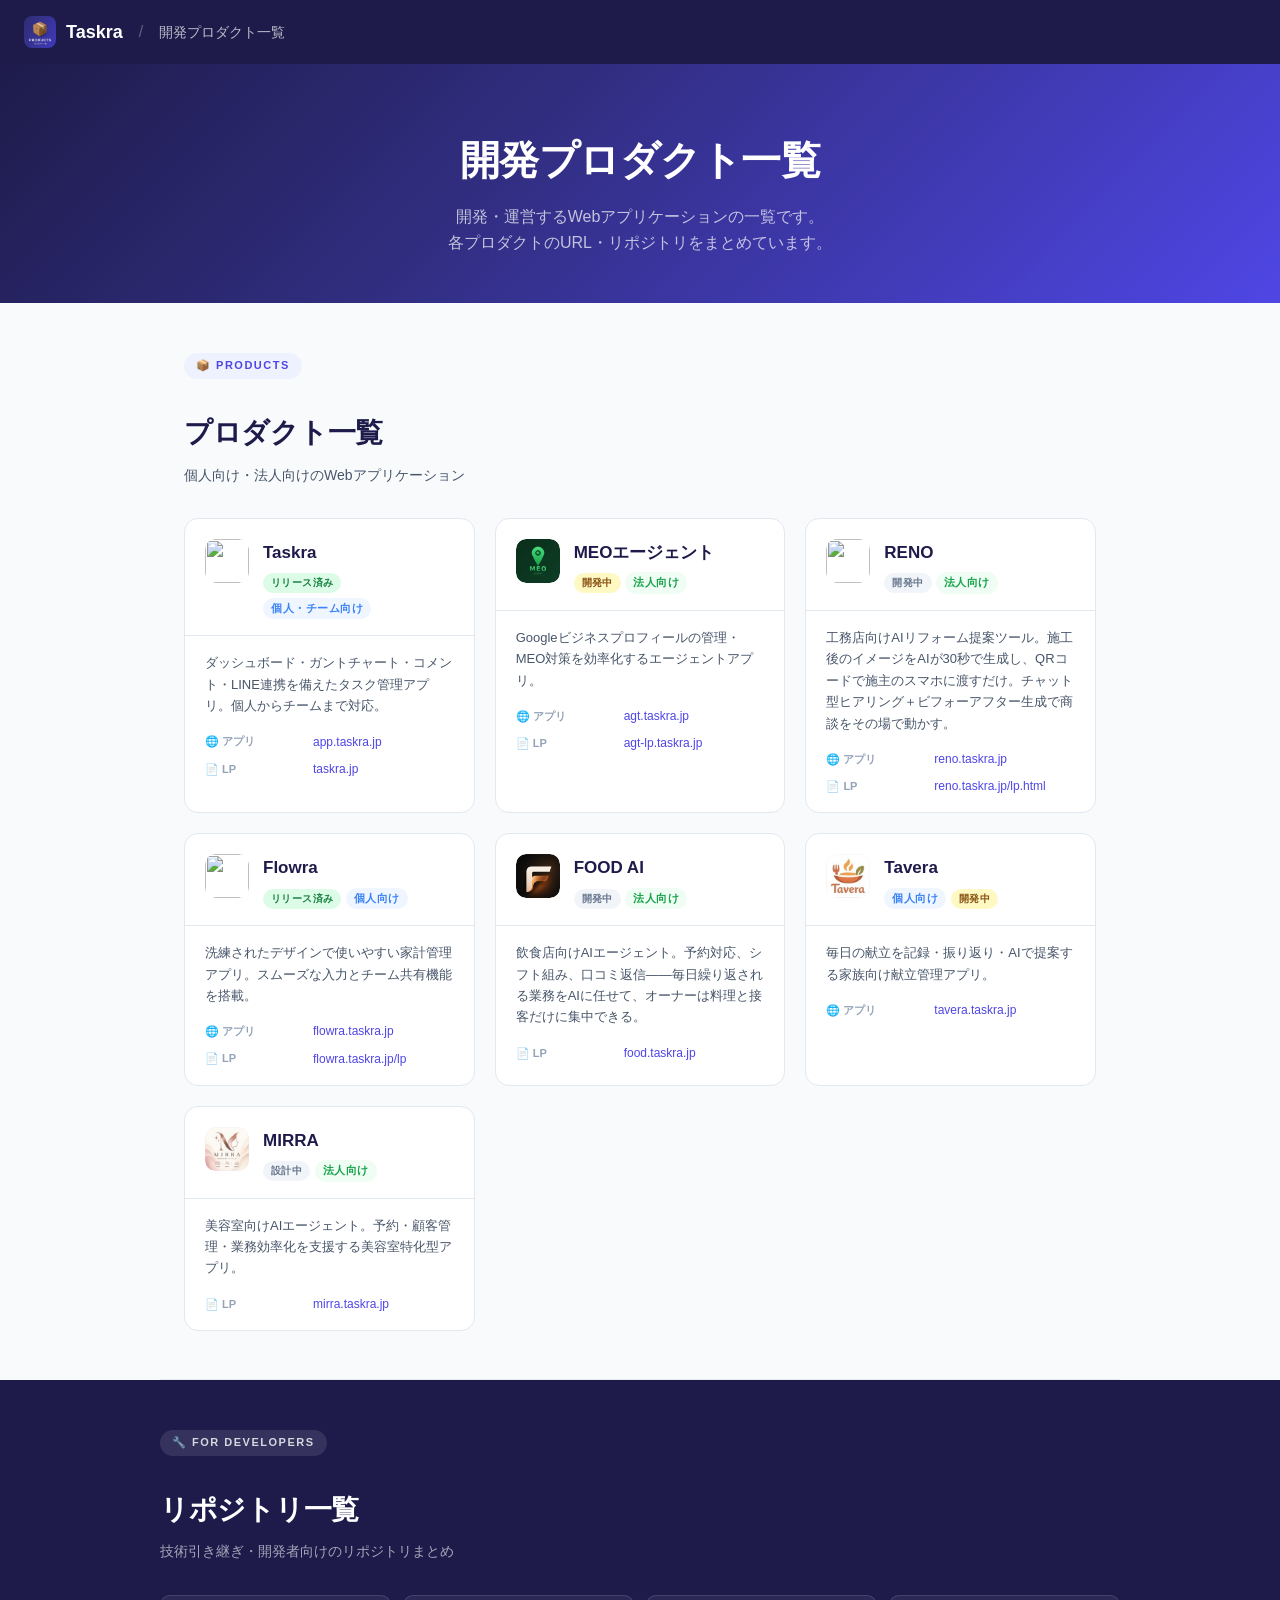
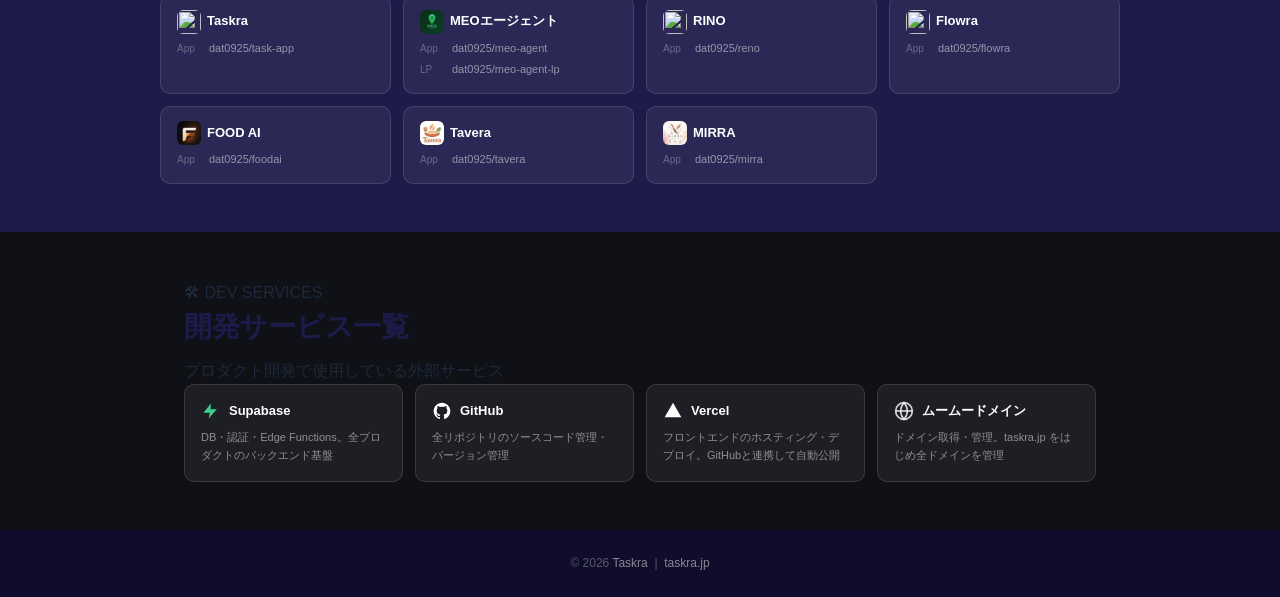
==== devs.html @ 14422013 "feat: devs.htmlのFlowraカードにLPリンクを追加" ====
<!DOCTYPE html>
<html lang="ja">
<head>
<meta charset="UTF-8">
<meta name="viewport" content="width=device-width, initial-scale=1.0">
<title>開発プロダクト一覧 | Taskra</title>
<link rel="icon" href="devs-icon-192.png">
<link rel="apple-touch-icon" href="devs-icon-192.png">
<link rel="manifest" href="devs-manifest.json">
<style>
  :root {
    --navy: #1e1b4b;
    --indigo: #4f46e5;
    --indigo-light: #6366f1;
    --indigo-pale: #eef2ff;
    --text: #1e293b;
    --text2: #475569;
    --text3: #94a3b8;
    --border: #e2e8f0;
    --surface: #ffffff;
    --bg: #f8fafc;
    --green: #10b981;
    --amber: #f59e0b;
    --radius: 14px;
  }

  * { box-sizing: border-box; margin: 0; padding: 0; }

  body {
    font-family: 'Helvetica Neue', 'Hiragino Kaku Gothic ProN', 'Yu Gothic', sans-serif;
    background: var(--bg);
    color: var(--text);
    line-height: 1.6;
  }

  /* ヘッダー */
  header {
    background: var(--navy);
    padding: 16px 24px;
    display: flex;
    align-items: center;
    gap: 12px;
  }
  header a {
    display: flex;
    align-items: center;
    gap: 10px;
    text-decoration: none;
    color: white;
    font-weight: 700;
    font-size: 18px;
  }
  header img { width: 32px; height: 32px; border-radius: 8px; }
  header .sep { color: rgba(255,255,255,.3); margin: 0 4px; }
  header .page-title { color: rgba(255,255,255,.7); font-size: 14px; font-weight: 400; }

  /* ヒーロー */
  .hero {
    background: linear-gradient(135deg, #1e1b4b 0%, #312e81 40%, #4f46e5 100%);
    padding: 64px 24px 48px;
    text-align: center;
    color: white;
  }
  .hero h1 {
    font-size: clamp(24px, 5vw, 40px);
    font-weight: 800;
    letter-spacing: -.5px;
    margin-bottom: 12px;
  }
  .hero p {
    font-size: 16px;
    color: rgba(255,255,255,.7);
    max-width: 480px;
    margin: 0 auto;
  }

  /* セクション */
  .section {
    max-width: 960px;
    margin: 0 auto;
    padding: 48px 24px;
  }

  .section-label {
    display: inline-flex;
    align-items: center;
    gap: 6px;
    font-size: 11px;
    font-weight: 700;
    letter-spacing: 1.5px;
    text-transform: uppercase;
    color: var(--indigo);
    background: var(--indigo-pale);
    border-radius: 20px;
    padding: 4px 12px;
    margin-bottom: 32px;
  }

  .section-title {
    font-size: clamp(20px, 4vw, 28px);
    font-weight: 800;
    color: var(--navy);
    margin-bottom: 8px;
    letter-spacing: -.3px;
  }
  .section-sub {
    font-size: 14px;
    color: var(--text2);
    margin-bottom: 32px;
  }

  /* プロダクトカード */
  .products-grid {
    display: grid;
    grid-template-columns: repeat(auto-fill, minmax(280px, 1fr));
    gap: 20px;
  }

  .product-card {
    background: var(--surface);
    border: 1px solid var(--border);
    border-radius: var(--radius);
    overflow: hidden;
    transition: box-shadow .2s, transform .2s;
    display: flex;
    flex-direction: column;
  }
  .product-card:hover {
    box-shadow: 0 8px 32px rgba(79,70,229,.12);
    transform: translateY(-2px);
  }

  .card-header {
    padding: 20px 20px 16px;
    border-bottom: 1px solid var(--border);
    display: flex;
    align-items: flex-start;
    gap: 14px;
  }
  .card-icon {
    width: 44px;
    height: 44px;
    border-radius: 10px;
    display: flex;
    align-items: center;
    justify-content: center;
    font-size: 22px;
    flex-shrink: 0;
  }
  .card-meta { flex: 1; min-width: 0; }
  .card-name {
    font-size: 17px;
    font-weight: 700;
    color: var(--navy);
    margin-bottom: 2px;
  }
  .card-audience {
    font-size: 11px;
    font-weight: 600;
    letter-spacing: .5px;
    padding: 2px 8px;
    border-radius: 20px;
    display: inline-block;
  }
  .audience-personal { background: #eff6ff; color: #3b82f6; }
  .audience-business { background: #f0fdf4; color: #16a34a; }
  .status-badge { font-size: 10px; font-weight: 700; letter-spacing: .4px; padding: 2px 8px; border-radius: 20px; display: inline-block; margin-top: 4px; }
  .status-live { background: #dcfce7; color: #15803d; }
  .status-dev  { background: #fef9c3; color: #854d0e; }
  .status-plan { background: #f1f5f9; color: #64748b; }

  .card-body { padding: 16px 20px; flex: 1; }
  .card-desc {
    font-size: 13px;
    color: var(--text2);
    line-height: 1.65;
    margin-bottom: 16px;
  }

  /* リンクグループ */
  .link-group { display: flex; flex-direction: column; gap: 8px; }
  .link-item {
    display: flex;
    align-items: center;
    gap: 8px;
    font-size: 12px;
  }
  .link-label {
    font-size: 11px;
    font-weight: 600;
    color: var(--text3);
    min-width: 100px;
    flex-shrink: 0;
  }
  .link-item a {
    color: var(--indigo);
    text-decoration: none;
    font-size: 12px;
    white-space: nowrap;
    overflow: hidden;
    text-overflow: ellipsis;
    max-width: 200px;
    display: block;
  }
  .link-item a:hover { text-decoration: underline; }

  .link-type-app .link-label::before { content: '🌐 '; }
  .link-type-lp .link-label::before { content: '📄 '; }
  .link-type-repo .link-label::before { content: '🗂 '; }

  /* リポジトリセクション（技術者向け） */
  .dev-section {
    background: var(--navy);
    padding: 48px 24px;
    color: white;
  }
  .dev-inner { max-width: 960px; margin: 0 auto; }
  .dev-section .section-label {
    background: rgba(255,255,255,.1);
    color: rgba(255,255,255,.8);
  }
  .dev-section .section-title { color: white; }
  .dev-section .section-sub { color: rgba(255,255,255,.6); }

  .repo-grid {
    display: grid;
    grid-template-columns: repeat(auto-fill, minmax(220px, 1fr));
    gap: 12px;
  }
  .repo-card {
    background: rgba(255,255,255,.06);
    border: 1px solid rgba(255,255,255,.12);
    border-radius: 10px;
    padding: 14px 16px;
    transition: background .2s;
  }
  .repo-card:hover { background: rgba(255,255,255,.1); }
  /* 開発サービスセクション専用 */
  .services-section { background: #0f1117; }
  .svc-grid {
    display: grid;
    grid-template-columns: repeat(auto-fill, minmax(200px, 1fr));
    gap: 12px;
  }
  .svc-card {
    background: rgba(255,255,255,.06);
    border: 1px solid rgba(255,255,255,.12);
    border-radius: 10px;
    padding: 16px;
    text-decoration: none;
    display: block;
    transition: background .2s, border-color .2s;
  }
  .svc-card:hover { background: rgba(255,255,255,.1); border-color: rgba(255,255,255,.25); }
  .svc-name {
    font-size: 13px;
    font-weight: 700;
    color: #fff;
    display: flex;
    align-items: center;
    gap: 8px;
    margin-bottom: 8px;
  }
  .svc-desc {
    font-size: 11px;
    color: rgba(255,255,255,.5);
    line-height: 1.6;
  }
  .repo-name {
    font-size: 13px;
    font-weight: 700;
    color: white;
    margin-bottom: 6px;
    display: flex;
    align-items: center;
    gap: 6px;
  }
  .repo-name span { font-size: 14px; }
  .repo-links { display: flex; flex-direction: column; gap: 4px; }
  .repo-link {
    font-size: 11px;
    color: rgba(255,255,255,.5);
    text-decoration: none;
    display: flex;
    align-items: center;
    gap: 4px;
    transition: color .2s;
  }
  .repo-link:hover { color: #a5b4fc; }
  .repo-link-type {
    font-size: 10px;
    color: rgba(255,255,255,.3);
    min-width: 28px;
  }

  /* フッター */
  footer {
    background: #0f0d2b;
    padding: 24px;
    text-align: center;
    color: rgba(255,255,255,.3);
    font-size: 12px;
  }
  footer a { color: rgba(255,255,255,.5); text-decoration: none; }
  footer a:hover { color: white; }

  .divider {
    height: 1px;
    background: var(--border);
    max-width: 960px;
    margin: 0 auto;
  }
</style>
</head>
<body>

<!-- ヘッダー -->
<header>
  <a href="https://taskra.jp">
    <img src="devs-icon-192.png" alt="プロダクト一覧">
    Taskra
  </a>
  <span class="sep">/</span>
  <span class="page-title">開発プロダクト一覧</span>
</header>

<!-- ヒーロー -->
<div class="hero">
  <h1>開発プロダクト一覧</h1>
  <p>開発・運営するWebアプリケーションの一覧です。<br>各プロダクトのURL・リポジトリをまとめています。</p>
</div>

<!-- プロダクト一覧 -->
<div class="section">
  <div class="section-label">📦 Products</div>
  <div class="section-title">プロダクト一覧</div>
  <div class="section-sub">個人向け・法人向けのWebアプリケーション</div>

  <div class="products-grid">

    <!-- Taskra -->
    <div class="product-card">
      <div class="card-header">
        <div class="card-icon" style="background:transparent;padding:0;overflow:hidden">
          <img src="https://taskra.jp/icon.png" style="width:44px;height:44px;border-radius:10px;object-fit:cover">
        </div>
        <div class="card-meta">
          <div class="card-name">Taskra</div>
          <span class="status-badge status-live">リリース済み</span>
          <span class="card-audience audience-personal">個人・チーム向け</span>
        </div>
      </div>
      <div class="card-body">
        <p class="card-desc">ダッシュボード・ガントチャート・コメント・LINE連携を備えたタスク管理アプリ。個人からチームまで対応。</p>
        <div class="link-group">
          <div class="link-item link-type-app">
            <span class="link-label">アプリ</span>
            <a href="https://app.taskra.jp" target="_blank" rel="noopener">app.taskra.jp</a>
          </div>
          <div class="link-item link-type-lp">
            <span class="link-label">LP</span>
            <a href="https://taskra.jp" target="_blank" rel="noopener">taskra.jp</a>
          </div>

        </div>
      </div>
    </div>

    <!-- MEOエージェント -->
    <div class="product-card">
      <div class="card-header">
        <div class="card-icon" style="background:transparent;padding:0;overflow:hidden"><img src="meo-icon.png" style="width:44px;height:44px;object-fit:cover;border-radius:10px"></div>
        <div class="card-meta">
          <div class="card-name">MEOエージェント</div>
          <span class="status-badge status-dev">開発中</span>
          <span class="card-audience audience-business">法人向け</span>
        </div>
      </div>
      <div class="card-body">
        <p class="card-desc">Googleビジネスプロフィールの管理・MEO対策を効率化するエージェントアプリ。</p>
        <div class="link-group">
          <div class="link-item link-type-app">
            <span class="link-label">アプリ</span>
            <a href="https://agt.taskra.jp" target="_blank" rel="noopener">agt.taskra.jp</a>
          </div>
          <div class="link-item link-type-lp">
            <span class="link-label">LP</span>
            <a href="https://agt-lp.taskra.jp/" target="_blank" rel="noopener">agt-lp.taskra.jp</a>
          </div>

        </div>
      </div>
    </div>

    <!-- RINO -->
    <div class="product-card">
      <div class="card-header">
        <div class="card-icon" style="background:transparent;padding:0;overflow:hidden"><img src="https://raw.githubusercontent.com/dat0925/reno/main/icons/icon-192.png" style="width:44px;height:44px;object-fit:cover;border-radius:10px"></div>
        <div class="card-meta">
          <div class="card-name">RENO</div>
          <span class="status-badge status-plan">開発中</span>
          <span class="card-audience audience-business">法人向け</span>
        </div>
      </div>
      <div class="card-body">
        <p class="card-desc">工務店向けAIリフォーム提案ツール。施工後のイメージをAIが30秒で生成し、QRコードで施主のスマホに渡すだけ。チャット型ヒアリング＋ビフォーアフター生成で商談をその場で動かす。</p>
        <div class="link-group">
          <div class="link-item link-type-app">
            <span class="link-label">アプリ</span>
            <a href="https://reno.taskra.jp" target="_blank" rel="noopener">reno.taskra.jp</a>
          </div>
          <div class="link-item link-type-lp">
            <span class="link-label">LP</span>
            <a href="https://reno.taskra.jp/lp.html" target="_blank" rel="noopener">reno.taskra.jp/lp.html</a>
          </div>

        </div>
      </div>
    </div>

    <!-- Flowra -->
    <div class="product-card">
      <div class="card-header">
        <div class="card-icon" style="background:transparent;padding:0;overflow:hidden"><img src="https://raw.githubusercontent.com/dat0925/flowra/main/icon.jpeg" style="width:44px;height:44px;object-fit:cover;border-radius:10px"></div>
        <div class="card-meta">
          <div class="card-name">Flowra</div>
          <span class="status-badge status-live">リリース済み</span>
          <span class="card-audience audience-personal">個人向け</span>
        </div>
      </div>
      <div class="card-body">
        <p class="card-desc">洗練されたデザインで使いやすい家計管理アプリ。スムーズな入力とチーム共有機能を搭載。</p>
        <div class="link-group">
          <div class="link-item link-type-app">
            <span class="link-label">アプリ</span>
            <a href="https://flowra.taskra.jp/" target="_blank" rel="noopener">flowra.taskra.jp</a>
          </div>
          <div class="link-item link-type-lp">
            <span class="link-label">LP</span>
            <a href="https://flowra.taskra.jp/lp/" target="_blank" rel="noopener">flowra.taskra.jp/lp</a>
          </div>

        </div>
      </div>
    </div>


    <!-- FOOD AI -->
    <div class="product-card">
      <div class="card-header">
        <div class="card-icon" style="background:transparent;padding:0;overflow:hidden"><img src="foodai-icon.jpeg" style="width:44px;height:44px;object-fit:cover;border-radius:10px"></div>
        <div class="card-meta">
          <div class="card-name">FOOD AI</div>
          <span class="status-badge status-plan">開発中</span>
          <span class="card-audience audience-business">法人向け</span>
        </div>
      </div>
      <div class="card-body">
        <p class="card-desc">飲食店向けAIエージェント。予約対応、シフト組み、口コミ返信——毎日繰り返される業務をAIに任せて、オーナーは料理と接客だけに集中できる。</p>
        <div class="link-group">
          <div class="link-item link-type-lp">
            <span class="link-label">LP</span>
            <a href="https://food.taskra.jp/" target="_blank" rel="noopener">food.taskra.jp</a>
          </div>
        </div>
      </div>
    </div>

    <!-- Tavera -->
    <div class="product-card">
      <div class="card-header">
        <div class="card-icon" style="background:transparent;padding:0;overflow:hidden"><img src="tavera-icon.jpeg" style="width:44px;height:44px;object-fit:cover;border-radius:10px"></div>
        <div class="card-meta">
          <div class="card-name">Tavera</div>
          <span class="card-audience audience-personal">個人向け</span>
          <span class="status-badge status-dev">開発中</span>
        </div>
      </div>
      <div class="card-body">
        <p class="card-desc">毎日の献立を記録・振り返り・AIで提案する家族向け献立管理アプリ。</p>
        <div class="link-group">
          <div class="link-item link-type-app">
            <span class="link-label">アプリ</span>
            <a href="https://tavera.taskra.jp" target="_blank" rel="noopener">tavera.taskra.jp</a>
          </div>
        </div>
      </div>
    </div>

    <!-- MIRRA -->
    <div class="product-card">
      <div class="card-header">
        <div class="card-icon" style="background:transparent;padding:0;overflow:hidden"><img src="mirra-icon.jpeg" style="width:44px;height:44px;object-fit:cover;border-radius:10px"></div>
        <div class="card-meta">
          <div class="card-name">MIRRA</div>
          <span class="status-badge status-plan">設計中</span>
          <span class="card-audience audience-business">法人向け</span>
        </div>
      </div>
      <div class="card-body">
        <p class="card-desc">美容室向けAIエージェント。予約・顧客管理・業務効率化を支援する美容室特化型アプリ。</p>
        <div class="link-group">
          <div class="link-item link-type-lp">
            <span class="link-label">LP</span>
            <a href="https://mirra.taskra.jp" target="_blank" rel="noopener">mirra.taskra.jp</a>
          </div>

        </div>
      </div>
    </div>

  </div>
</div>

<div class="divider"></div>

<!-- 技術者向けリポジトリ一覧 -->
<div class="dev-section">
  <div class="dev-inner">
    <div class="section-label">🔧 For Developers</div>
    <div class="section-title">リポジトリ一覧</div>
    <div class="section-sub">技術引き継ぎ・開発者向けのリポジトリまとめ</div>

    <div class="repo-grid">

      <div class="repo-card">
        <div class="repo-name"><img src="https://taskra.jp/icon.png" style="width:24px;height:24px;border-radius:6px"> Taskra</div>
        <div class="repo-links">
          <a class="repo-link" href="https://github.com/dat0925/task-app" target="_blank" rel="noopener">
            <span class="repo-link-type">App</span>dat0925/task-app
          </a>
        </div>
      </div>

      <div class="repo-card">
        <div class="repo-name"><img src="meo-icon.png" style="width:24px;height:24px;border-radius:6px;object-fit:cover"> MEOエージェント</div>
        <div class="repo-links">
          <a class="repo-link" href="https://github.com/dat0925/meo-agent" target="_blank" rel="noopener">
            <span class="repo-link-type">App</span>dat0925/meo-agent
          </a>
          <a class="repo-link" href="https://github.com/dat0925/meo-agent-lp" target="_blank" rel="noopener">
            <span class="repo-link-type">LP</span>dat0925/meo-agent-lp
          </a>
        </div>
      </div>

      <div class="repo-card">
        <div class="repo-name"><img src="https://raw.githubusercontent.com/dat0925/reno/main/icons/icon-192.png" style="width:24px;height:24px;border-radius:6px;object-fit:cover"> RINO</div>
        <div class="repo-links">
          <a class="repo-link" href="https://github.com/dat0925/reno" target="_blank" rel="noopener">
            <span class="repo-link-type">App</span>dat0925/reno
          </a>
        </div>
      </div>

      <div class="repo-card">
        <div class="repo-name"><img src="https://raw.githubusercontent.com/dat0925/flowra/main/icon.jpeg" style="width:24px;height:24px;border-radius:6px;object-fit:cover"> Flowra</div>
        <div class="repo-links">
          <a class="repo-link" href="https://github.com/dat0925/flowra" target="_blank" rel="noopener">
            <span class="repo-link-type">App</span>dat0925/flowra
          </a>
        </div>
      </div>


      <div class="repo-card">
        <div class="repo-name"><img src="foodai-icon.jpeg" style="width:24px;height:24px;border-radius:6px;object-fit:cover"> FOOD AI</div>
        <div class="repo-links">
          <a class="repo-link" href="https://github.com/dat0925/foodai" target="_blank" rel="noopener">
            <span class="repo-link-type">App</span>dat0925/foodai
          </a>
        </div>
      </div>

      <div class="repo-card">
        <div class="repo-name"><img src="tavera-icon.jpeg" style="width:24px;height:24px;border-radius:6px;object-fit:cover"> Tavera</div>
        <div class="repo-links">
          <a class="repo-link" href="https://github.com/dat0925/tavera" target="_blank" rel="noopener">
            <span class="repo-link-type">App</span>dat0925/tavera
          </a>
        </div>
      </div>

      <div class="repo-card">
        <div class="repo-name"><img src="mirra-icon.jpeg" style="width:24px;height:24px;border-radius:6px;object-fit:cover"> MIRRA</div>
        <div class="repo-links">
          <a class="repo-link" href="https://github.com/dat0925/mirra" target="_blank" rel="noopener">
            <span class="repo-link-type">App</span>dat0925/mirra
          </a>
        </div>
      </div>

    </div>
  </div>
</div>

<!-- 開発サービス一覧 -->
<div class="services-section">
  <div class="section">
    <div class="section-tag">🛠 DEV SERVICES</div>
    <h2 class="section-title">開発サービス一覧</h2>
    <p class="section-desc">プロダクト開発で使用している外部サービス</p>
    <div class="svc-grid">

      <a class="svc-card" href="https://supabase.com" target="_blank" rel="noopener">
        <div class="svc-name">
          <svg width="20" height="20" viewBox="0 0 24 24" fill="none"><path d="M11.9 3L3 14.1h7.6L9.1 21l9.9-11.1h-7.6L11.9 3z" fill="#3ECF8E"/></svg>
          Supabase
        </div>
        <div class="svc-desc">DB・認証・Edge Functions。全プロダクトのバックエンド基盤</div>
      </a>

      <a class="svc-card" href="https://github.com" target="_blank" rel="noopener">
        <div class="svc-name">
          <svg width="20" height="20" viewBox="0 0 24 24" fill="#fff"><path d="M12 2C6.477 2 2 6.477 2 12c0 4.418 2.865 8.166 6.839 9.489.5.092.682-.217.682-.483 0-.237-.009-.868-.013-1.703-2.782.605-3.369-1.342-3.369-1.342-.454-1.154-1.11-1.462-1.11-1.462-.908-.62.069-.608.069-.608 1.003.07 1.531 1.03 1.531 1.03.892 1.529 2.341 1.088 2.91.832.092-.647.35-1.088.636-1.338-2.22-.253-4.555-1.11-4.555-4.943 0-1.091.39-1.984 1.029-2.683-.103-.253-.446-1.27.098-2.647 0 0 .84-.269 2.75 1.025A9.564 9.564 0 0 1 12 6.844a9.59 9.59 0 0 1 2.504.337c1.909-1.294 2.747-1.025 2.747-1.025.546 1.377.202 2.394.1 2.647.64.699 1.028 1.592 1.028 2.683 0 3.842-2.339 4.687-4.566 4.935.359.309.678.919.678 1.852 0 1.336-.012 2.415-.012 2.743 0 .267.18.579.688.481C19.138 20.163 22 16.418 22 12c0-5.523-4.477-10-10-10z"/></svg>
          GitHub
        </div>
        <div class="svc-desc">全リポジトリのソースコード管理・バージョン管理</div>
      </a>

      <a class="svc-card" href="https://vercel.com" target="_blank" rel="noopener">
        <div class="svc-name">
          <svg width="20" height="20" viewBox="0 0 24 24" fill="#fff"><path d="M12 2L2 19.5h20L12 2z"/></svg>
          Vercel
        </div>
        <div class="svc-desc">フロントエンドのホスティング・デプロイ。GitHubと連携して自動公開</div>
      </a>

      <a class="svc-card" href="https://muumuu-domain.com" target="_blank" rel="noopener">
        <div class="svc-name">
          <svg width="20" height="20" viewBox="0 0 24 24" fill="none" stroke="rgba(255,255,255,.8)" stroke-width="2"><circle cx="12" cy="12" r="10"/><line x1="2" y1="12" x2="22" y2="12"/><path d="M12 2a15.3 15.3 0 0 1 4 10 15.3 15.3 0 0 1-4 10 15.3 15.3 0 0 1-4-10A15.3 15.3 0 0 1 12 2z"/></svg>
          ムームードメイン
        </div>
        <div class="svc-desc">ドメイン取得・管理。taskra.jp をはじめ全ドメインを管理</div>
      </a>

    </div>
  </div>
</div>

<!-- フッター -->
<footer>
  <p>© 2026 <a href="https://taskra.jp">Taskra</a> &nbsp;|&nbsp; <a href="https://taskra.jp">taskra.jp</a></p>
</footer>

</body>
</html>
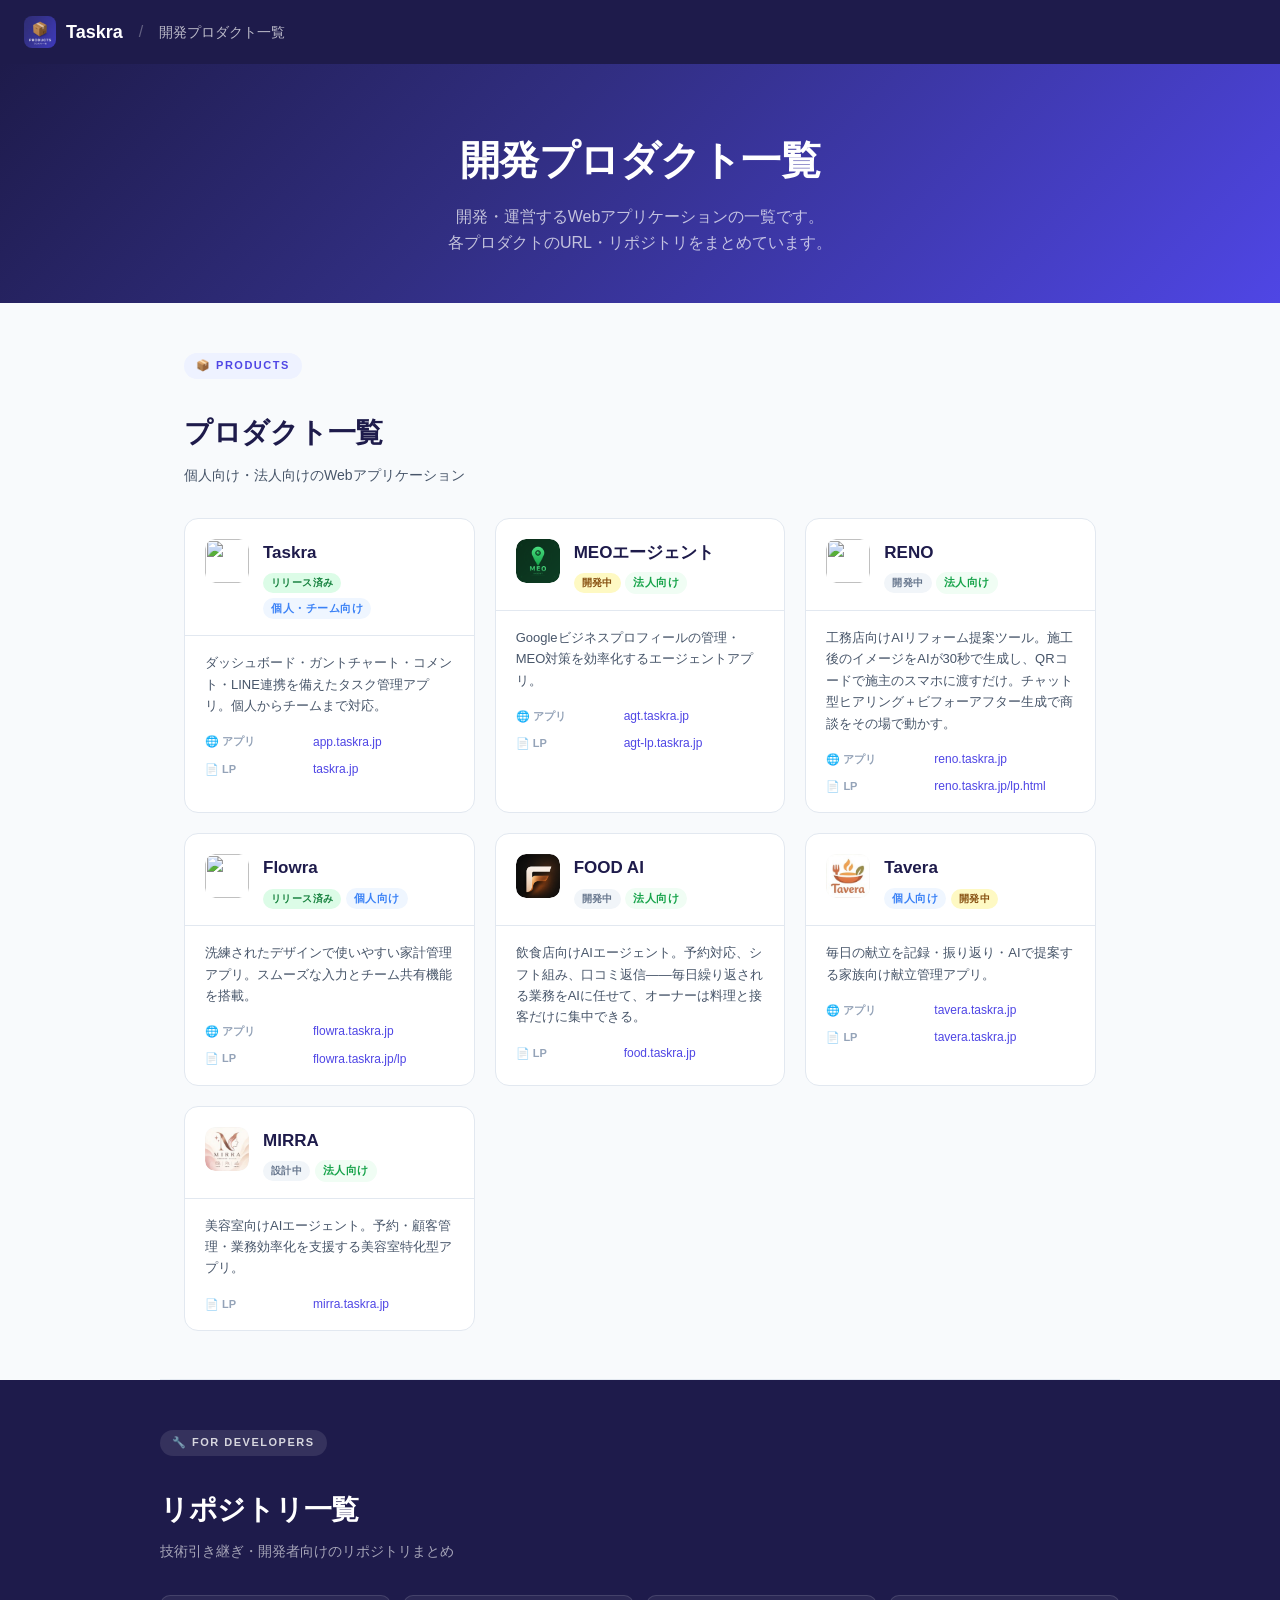
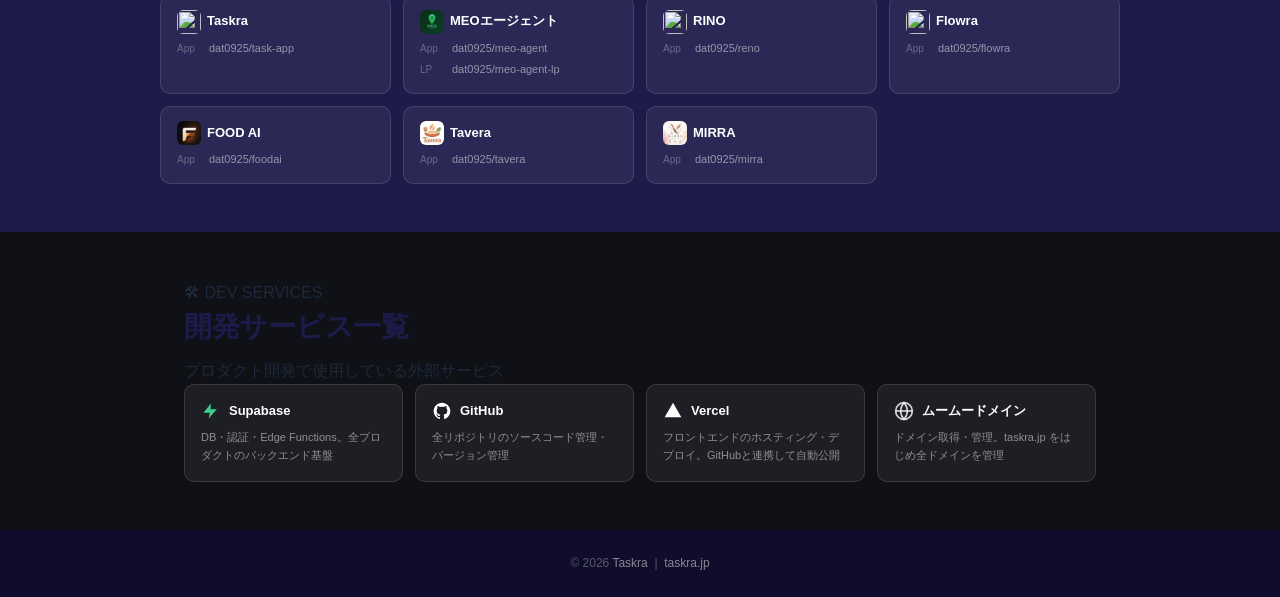
==== commit 6e3b5b3a: "feat: add LP link to Tavera card in devs.html" ====
--- a/devs.html
+++ b/devs.html
@@ -483,6 +483,10 @@
             <span class="link-label">アプリ</span>
             <a href="https://tavera.taskra.jp" target="_blank" rel="noopener">tavera.taskra.jp</a>
           </div>
+          <div class="link-item link-type-lp">
+            <span class="link-label">LP</span>
+            <a href="https://tavera.taskra.jp" target="_blank" rel="noopener">tavera.taskra.jp</a>
+          </div>
         </div>
       </div>
     </div>
@@ -645,3 +649,4 @@
 
 </body>
 </html>
+
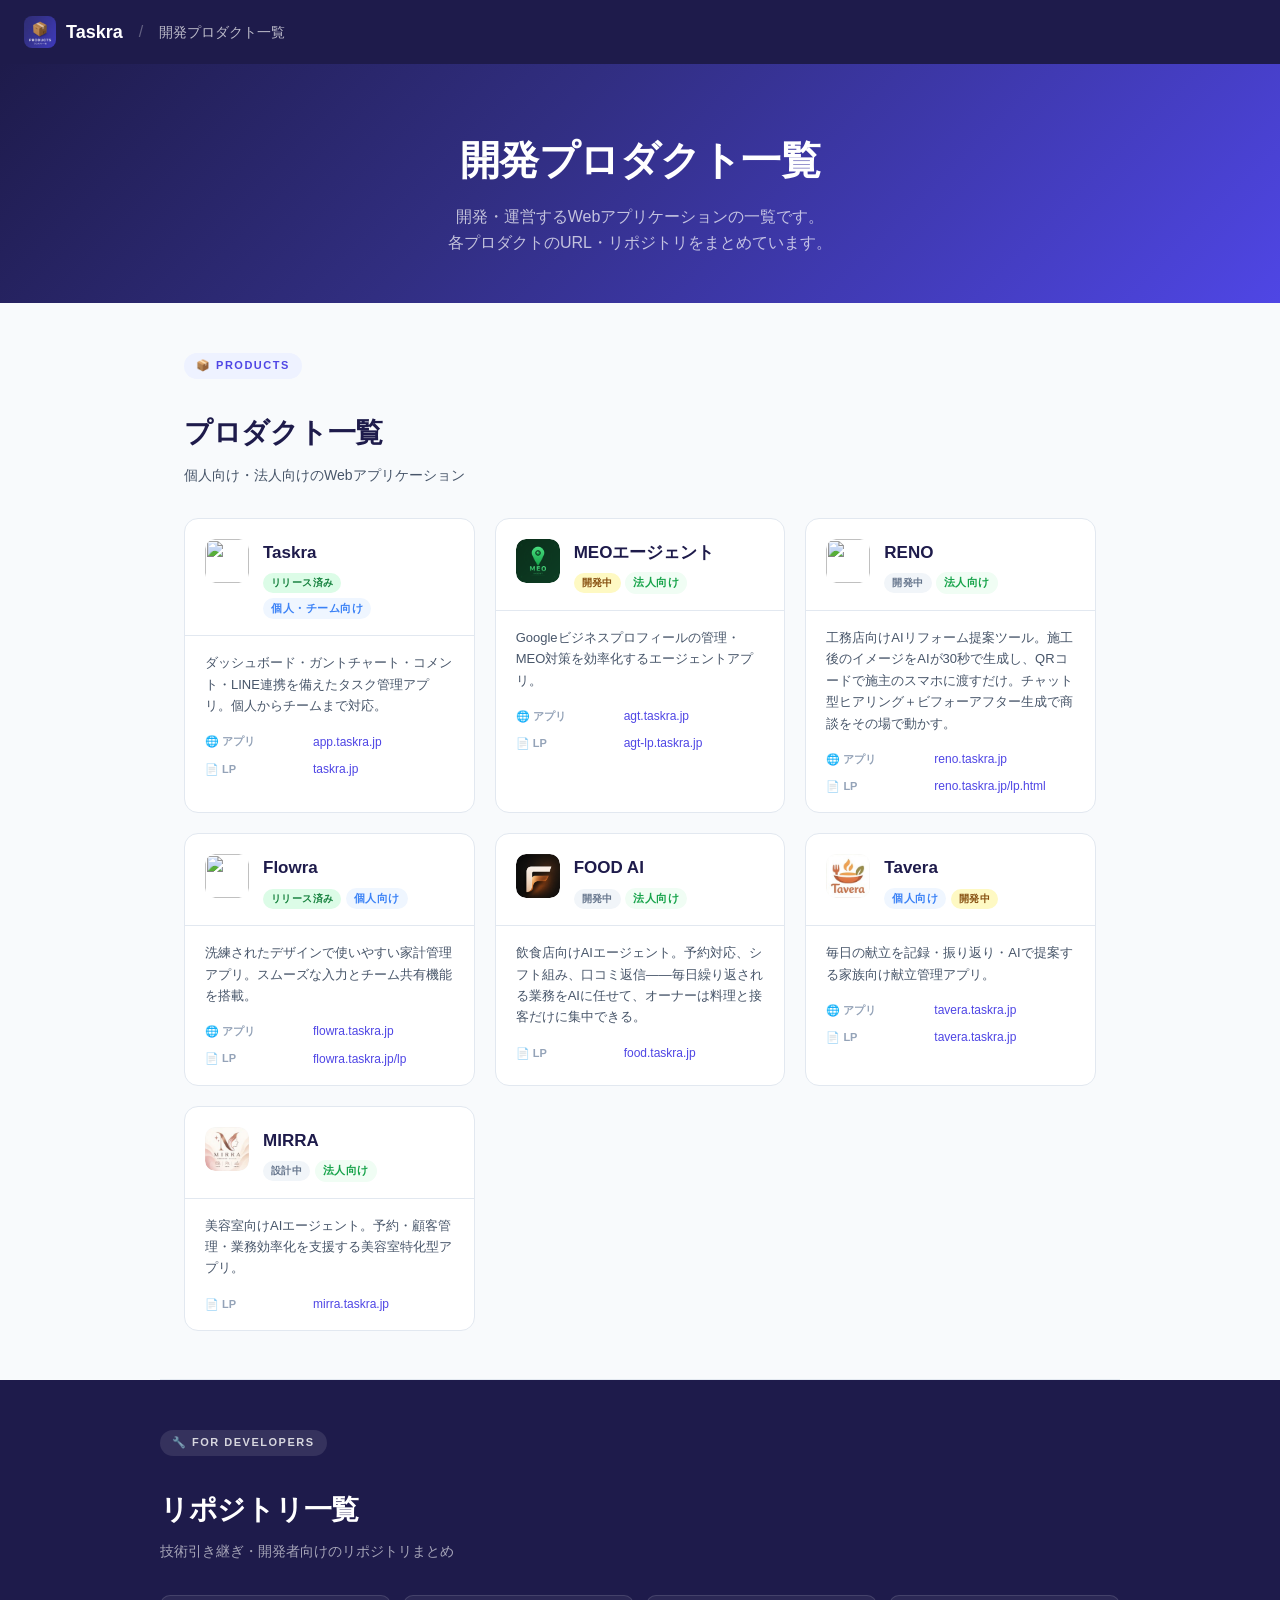
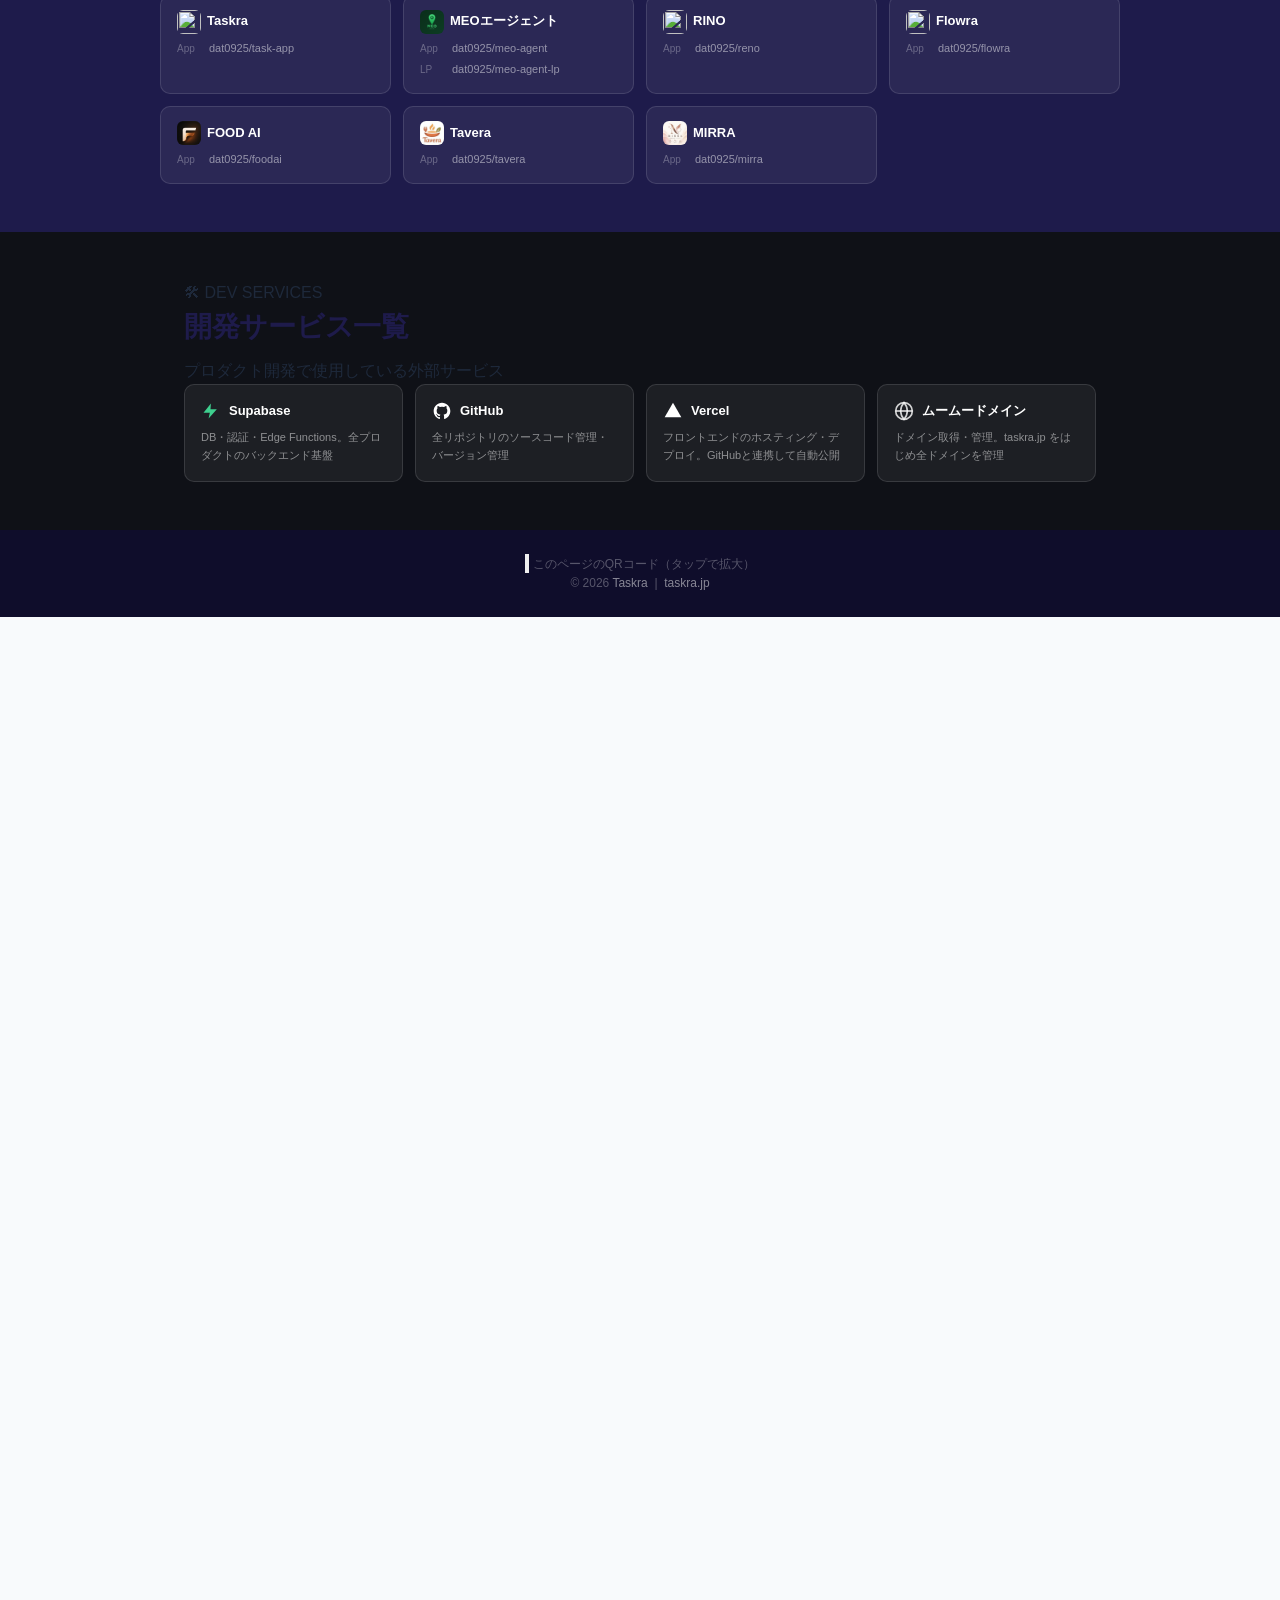
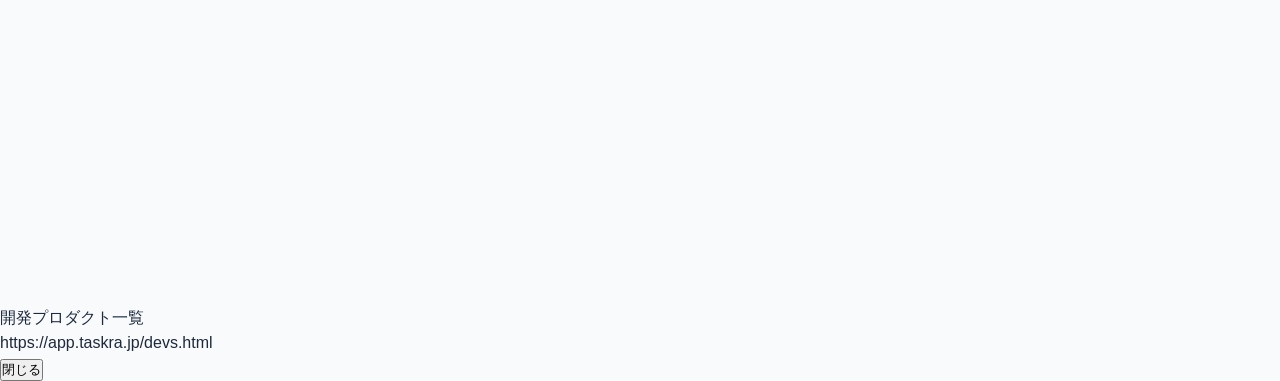
==== commit 8558763f: "feat: devs.htmlにページ自体のQRコードを追加（クリックで拡大表示） フッターにQRサムネイルを配置し、タップでモーダル拡大表示する。 QRは事前生成したインラインSVGで外部依存ゼロの" ====
--- a/devs.html
+++ b/devs.html
@@ -481,11 +481,11 @@
         <div class="link-group">
           <div class="link-item link-type-app">
             <span class="link-label">アプリ</span>
-            <a href="https://tavera.taskra.jp" target="_blank" rel="noopener">tavera.taskra.jp</a>
+            <a href="https://tavera.taskra.jp/?lp=1" target="_blank" rel="noopener">tavera.taskra.jp</a>
           </div>
           <div class="link-item link-type-lp">
             <span class="link-label">LP</span>
-            <a href="https://tavera.taskra.jp" target="_blank" rel="noopener">tavera.taskra.jp</a>
+            <a href="https://tavera.taskra.jp/?lp=1" target="_blank" rel="noopener">tavera.taskra.jp</a>
           </div>
         </div>
       </div>
@@ -644,9 +644,32 @@
 
 <!-- フッター -->
 <footer>
+  <div class="qr-share">
+    <button class="qr-thumb" onclick="openQR()" aria-label="このページのQRコードを拡大表示">
+      <svg viewBox="0 0 33 33"><use href="#qr-devs"/></svg>
+    </button>
+    <span class="qr-share-label">このページのQRコード（タップで拡大）</span>
+  </div>
   <p>© 2026 <a href="https://taskra.jp">Taskra</a> &nbsp;|&nbsp; <a href="https://taskra.jp">taskra.jp</a></p>
 </footer>
 
+<!-- QRモーダル（クリックで拡大） -->
+<div class="qr-modal" id="qrModal" onclick="if(event.target===this)closeQR()">
+  <div class="qr-modal-box">
+    <svg viewBox="0 0 33 33"><use href="#qr-devs"/></svg>
+    <div class="qr-modal-title">開発プロダクト一覧</div>
+    <div class="qr-modal-url">https://app.taskra.jp/devs.html</div>
+    <button class="qr-modal-close" onclick="closeQR()">閉じる</button>
+  </div>
+</div>
+
+<script>
+  // QRモーダルの開閉のみ（QR自体はインラインSVGで外部依存なし）
+  function openQR() { document.getElementById('qrModal').classList.add('show'); }
+  function closeQR() { document.getElementById('qrModal').classList.remove('show'); }
+  document.addEventListener('keydown', function (e) { if (e.key === 'Escape') closeQR(); });
+</script>
+
 </body>
 </html>
 
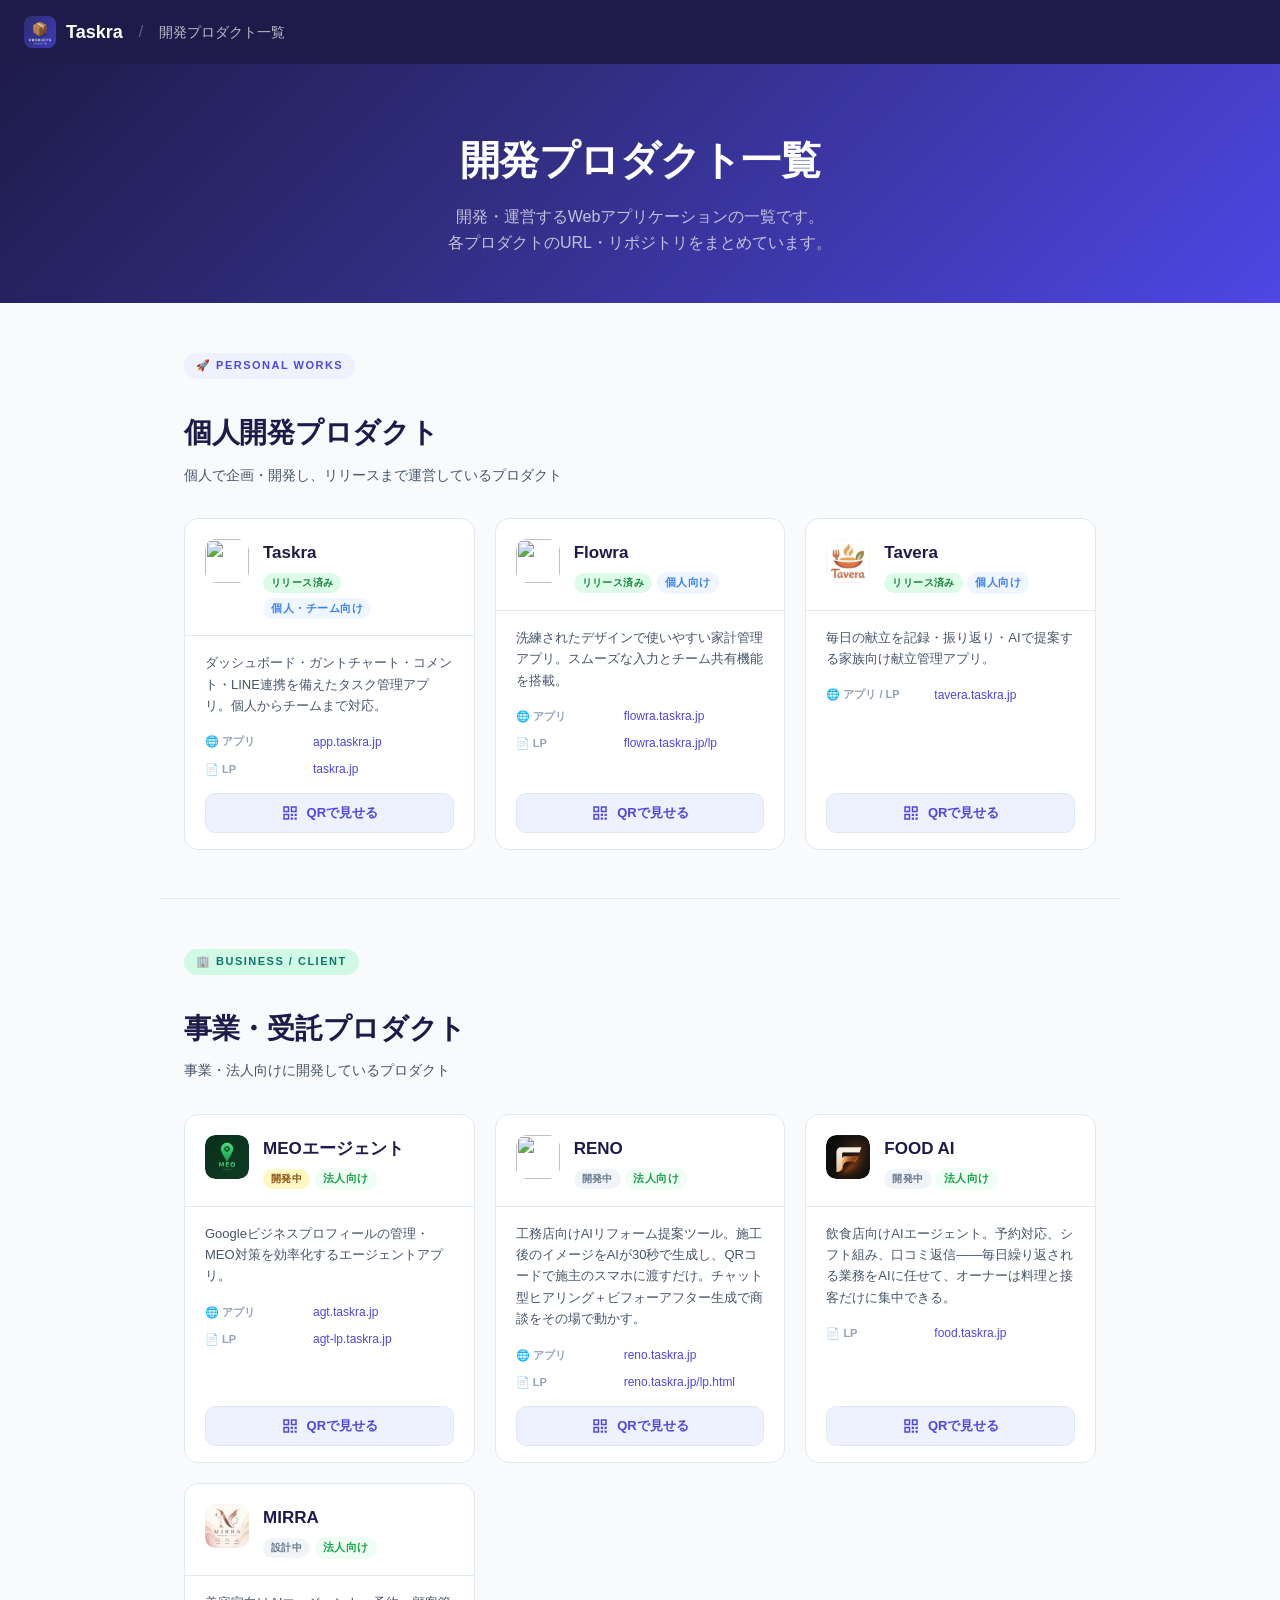
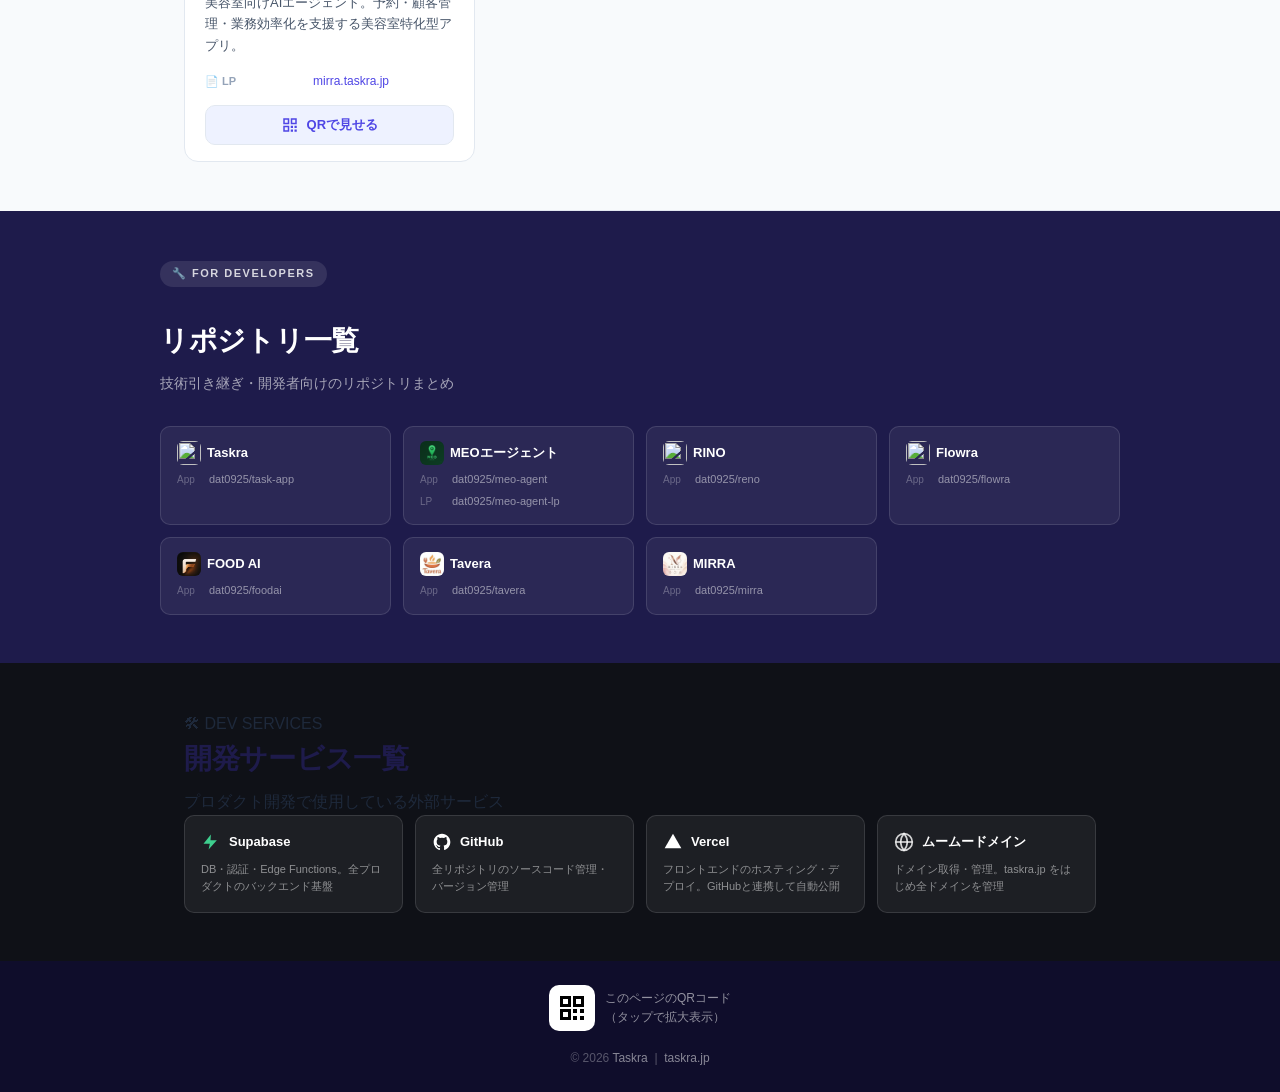
==== commit ea69f932: "feat: devs.html にQR共有機能を実装しプロダクト一覧をセグメント分割 - 各プロダクトに「QRで見せる」ボタンを追加。タップでモーダルに大きなQRを   1枚だけ表示（背景暗転）。複数" ====
--- a/devs.html
+++ b/devs.html
@@ -169,7 +169,7 @@
   .status-dev  { background: #fef9c3; color: #854d0e; }
   .status-plan { background: #f1f5f9; color: #64748b; }
 
-  .card-body { padding: 16px 20px; flex: 1; }
+  .card-body { padding: 16px 20px; flex: 1; display: flex; flex-direction: column; }
   .card-desc {
     font-size: 13px;
     color: var(--text2);
@@ -310,9 +310,110 @@
     max-width: 960px;
     margin: 0 auto;
   }
+
+  /* ===== セグメント見出しの色バリエーション ===== */
+  /* 「個人開発 / 事業・受託」の区分。カード内の「個人向け/法人向け」バッジ（ターゲット層）とは別概念 */
+  .eyebrow-personal { color: #4f46e5; background: var(--indigo-pale); }
+  .eyebrow-business { color: #0f766e; background: #d1fae5; }
+  .seg-note { font-size: 12px; color: var(--text3); margin: -20px 0 32px; }
+
+  /* ===== カードのQRボタン ===== */
+  .card-actions { margin-top: auto; padding-top: 14px; }
+  .qr-btn {
+    width: 100%;
+    display: inline-flex; align-items: center; justify-content: center; gap: 8px;
+    border: 1px solid var(--border);
+    background: var(--indigo-pale);
+    color: var(--indigo);
+    font-family: inherit; font-weight: 700; font-size: 13px;
+    padding: 10px 14px; border-radius: 10px; cursor: pointer;
+    transition: background .18s, border-color .18s, transform .1s;
+  }
+  .qr-btn:hover { background: #e0e7ff; border-color: var(--indigo-light); }
+  .qr-btn:active { transform: scale(.98); }
+  .qr-btn svg { width: 18px; height: 18px; flex-shrink: 0; }
+
+  /* ===== QRモーダル（画面上で可視化されるQRは常にこの中の1枚だけ） ===== */
+  .qr-modal {
+    position: fixed; inset: 0; z-index: 1000;
+    display: none; align-items: center; justify-content: center;
+    padding: 24px;
+    background: rgba(15,13,43,.74);
+    -webkit-backdrop-filter: blur(4px); backdrop-filter: blur(4px);
+  }
+  .qr-modal.show { display: flex; animation: qrfade .2s ease; }
+  @keyframes qrfade { from { opacity: 0; } to { opacity: 1; } }
+  .qr-modal-box {
+    background: #fff; border-radius: 20px;
+    padding: 28px 24px 22px;
+    width: 100%; max-width: 340px; text-align: center;
+    box-shadow: 0 24px 64px rgba(0,0,0,.45);
+    animation: qrpop .22s cubic-bezier(.2,.8,.2,1);
+  }
+  @keyframes qrpop { from { transform: scale(.92); opacity: 0; } to { transform: scale(1); opacity: 1; } }
+  .qr-modal-name { font-size: 18px; font-weight: 800; color: var(--navy); margin-bottom: 4px; }
+  .qr-modal-hint { font-size: 12px; color: var(--text3); margin-bottom: 18px; }
+  .qr-switch {
+    display: inline-flex; gap: 4px;
+    background: var(--bg); border: 1px solid var(--border);
+    border-radius: 10px; padding: 3px; margin-bottom: 18px;
+  }
+  .qr-switch button {
+    border: 0; background: transparent; font-family: inherit; cursor: pointer;
+    font-size: 12px; font-weight: 700; color: var(--text2);
+    padding: 6px 18px; border-radius: 8px; transition: background .15s, color .15s, box-shadow .15s;
+  }
+  .qr-switch button.active { background: #fff; color: var(--indigo); box-shadow: 0 1px 3px rgba(0,0,0,.12); }
+  /* 白カード＋パディングでQRのクワイエットゾーン（静寂域）を確保。これが無いとスキャン率が落ちる */
+  .qr-card {
+    background: #fff; border: 1px solid var(--border); border-radius: 16px;
+    padding: 24px;
+    width: 244px; height: 244px; margin: 0 auto 16px;
+  }
+  .qr-card svg { width: 100%; height: 100%; display: block; shape-rendering: crispEdges; }
+  .qr-modal-url {
+    font-size: 12px; color: var(--text2); word-break: break-all;
+    background: var(--bg); border-radius: 8px; padding: 8px 12px; margin-bottom: 18px;
+  }
+  .qr-modal-close {
+    width: 100%; border: 0; background: var(--navy); color: #fff;
+    font-family: inherit; font-weight: 700; font-size: 14px;
+    padding: 12px; border-radius: 10px; cursor: pointer; transition: background .18s;
+  }
+  .qr-modal-close:hover { background: #312e81; }
+
+  /* ===== フッターのページQR ===== */
+  .qr-share { display: inline-flex; align-items: center; gap: 10px; margin-bottom: 18px; }
+  .qr-thumb {
+    width: 46px; height: 46px; border-radius: 10px;
+    border: 1px solid rgba(255,255,255,.15); background: #fff;
+    padding: 6px; cursor: pointer; display: flex;
+    transition: transform .15s, box-shadow .15s;
+  }
+  .qr-thumb:hover { transform: scale(1.06); box-shadow: 0 4px 16px rgba(0,0,0,.35); }
+  .qr-thumb svg { width: 100%; height: 100%; shape-rendering: crispEdges; }
+  .qr-share-label { font-size: 12px; color: rgba(255,255,255,.55); text-align: left; }
 </style>
 </head>
 <body>
+
+<!-- QRコードのインラインSVGスプライト（外部依存なし・segnoで生成） -->
+<svg xmlns="http://www.w3.org/2000/svg" style="position:absolute;width:0;height:0;overflow:hidden" aria-hidden="true" focusable="false">
+<symbol id="qr-taskra-app" viewBox="0 0 25 25"><path d="M0 0h7v1h-7zM9 0h6v1h-6zM18 0h7v1h-7zM0 1h1v1h-1zM6 1h1v1h-1zM8 1h1v1h-1zM11 1h2v1h-2zM18 1h1v1h-1zM24 1h1v1h-1zM0 2h1v1h-1zM2 2h3v1h-3zM6 2h1v1h-1zM8 2h2v1h-2zM11 2h1v1h-1zM14 2h1v1h-1zM18 2h1v1h-1zM20 2h3v1h-3zM24 2h1v1h-1zM0 3h1v1h-1zM2 3h3v1h-3zM6 3h1v1h-1zM8 3h1v1h-1zM10 3h5v1h-5zM18 3h1v1h-1zM20 3h3v1h-3zM24 3h1v1h-1zM0 4h1v1h-1zM2 4h3v1h-3zM6 4h1v1h-1zM10 4h1v1h-1zM13 4h1v1h-1zM16 4h1v1h-1zM18 4h1v1h-1zM20 4h3v1h-3zM24 4h1v1h-1zM0 5h1v1h-1zM6 5h1v1h-1zM11 5h1v1h-1zM13 5h2v1h-2zM16 5h1v1h-1zM18 5h1v1h-1zM24 5h1v1h-1zM0 6h7v1h-7zM8 6h1v1h-1zM10 6h1v1h-1zM12 6h1v1h-1zM14 6h1v1h-1zM16 6h1v1h-1zM18 6h7v1h-7zM8 7h2v1h-2zM15 7h1v1h-1zM0 8h1v1h-1zM6 8h1v1h-1zM8 8h1v1h-1zM10 8h5v1h-5zM17 8h2v1h-2zM21 8h3v1h-3zM0 9h3v1h-3zM4 9h2v1h-2zM8 9h1v1h-1zM10 9h1v1h-1zM13 9h3v1h-3zM17 9h1v1h-1zM19 9h5v1h-5zM0 10h2v1h-2zM3 10h2v1h-2zM6 10h1v1h-1zM8 10h1v1h-1zM10 10h1v1h-1zM12 10h2v1h-2zM15 10h2v1h-2zM18 10h2v1h-2zM21 10h1v1h-1zM23 10h2v1h-2zM0 11h1v1h-1zM2 11h1v1h-1zM7 11h3v1h-3zM15 11h1v1h-1zM18 11h1v1h-1zM21 11h1v1h-1zM24 11h1v1h-1zM4 12h1v1h-1zM6 12h1v1h-1zM11 12h1v1h-1zM15 12h1v1h-1zM18 12h2v1h-2zM24 12h1v1h-1zM0 13h2v1h-2zM4 13h2v1h-2zM7 13h1v1h-1zM12 13h1v1h-1zM14 13h4v1h-4zM19 13h1v1h-1zM23 13h1v1h-1zM0 14h1v1h-1zM3 14h4v1h-4zM8 14h2v1h-2zM15 14h2v1h-2zM18 14h4v1h-4zM23 14h2v1h-2zM0 15h1v1h-1zM2 15h3v1h-3zM7 15h1v1h-1zM12 15h1v1h-1zM14 15h1v1h-1zM16 15h1v1h-1zM18 15h2v1h-2zM21 15h2v1h-2zM24 15h1v1h-1zM0 16h1v1h-1zM2 16h2v1h-2zM5 16h2v1h-2zM8 16h2v1h-2zM12 16h1v1h-1zM15 16h6v1h-6zM22 16h1v1h-1zM8 17h2v1h-2zM16 17h1v1h-1zM20 17h1v1h-1zM0 18h7v1h-7zM9 18h2v1h-2zM12 18h3v1h-3zM16 18h1v1h-1zM18 18h1v1h-1zM20 18h1v1h-1zM24 18h1v1h-1zM0 19h1v1h-1zM6 19h1v1h-1zM9 19h3v1h-3zM15 19h2v1h-2zM20 19h1v1h-1zM23 19h2v1h-2zM0 20h1v1h-1zM2 20h3v1h-3zM6 20h1v1h-1zM9 20h1v1h-1zM11 20h1v1h-1zM15 20h6v1h-6zM22 20h3v1h-3zM0 21h1v1h-1zM2 21h3v1h-3zM6 21h1v1h-1zM10 21h1v1h-1zM12 21h3v1h-3zM16 21h1v1h-1zM18 21h1v1h-1zM23 21h2v1h-2zM0 22h1v1h-1zM2 22h3v1h-3zM6 22h1v1h-1zM13 22h2v1h-2zM21 22h2v1h-2zM24 22h1v1h-1zM0 23h1v1h-1zM6 23h1v1h-1zM9 23h1v1h-1zM12 23h2v1h-2zM15 23h3v1h-3zM19 23h2v1h-2zM24 23h1v1h-1zM0 24h7v1h-7zM8 24h1v1h-1zM11 24h3v1h-3zM16 24h2v1h-2zM21 24h1v1h-1zM24 24h1v1h-1z" fill="#0f172a"/></symbol>
+<symbol id="qr-taskra-lp" viewBox="0 0 25 25"><path d="M0 0h7v1h-7zM9 0h1v1h-1zM15 0h1v1h-1zM18 0h7v1h-7zM0 1h1v1h-1zM6 1h1v1h-1zM8 1h2v1h-2zM11 1h2v1h-2zM14 1h1v1h-1zM18 1h1v1h-1zM24 1h1v1h-1zM0 2h1v1h-1zM2 2h3v1h-3zM6 2h1v1h-1zM8 2h2v1h-2zM12 2h2v1h-2zM16 2h1v1h-1zM18 2h1v1h-1zM20 2h3v1h-3zM24 2h1v1h-1zM0 3h1v1h-1zM2 3h3v1h-3zM6 3h1v1h-1zM9 3h1v1h-1zM11 3h2v1h-2zM15 3h2v1h-2zM18 3h1v1h-1zM20 3h3v1h-3zM24 3h1v1h-1zM0 4h1v1h-1zM2 4h3v1h-3zM6 4h1v1h-1zM11 4h1v1h-1zM13 4h4v1h-4zM18 4h1v1h-1zM20 4h3v1h-3zM24 4h1v1h-1zM0 5h1v1h-1zM6 5h1v1h-1zM10 5h1v1h-1zM12 5h1v1h-1zM14 5h1v1h-1zM16 5h1v1h-1zM18 5h1v1h-1zM24 5h1v1h-1zM0 6h7v1h-7zM8 6h1v1h-1zM10 6h1v1h-1zM12 6h1v1h-1zM14 6h1v1h-1zM16 6h1v1h-1zM18 6h7v1h-7zM10 7h6v1h-6zM1 8h3v1h-3zM5 8h2v1h-2zM9 8h2v1h-2zM13 8h4v1h-4zM22 8h2v1h-2zM0 9h1v1h-1zM2 9h1v1h-1zM7 9h1v1h-1zM9 9h1v1h-1zM11 9h1v1h-1zM16 9h1v1h-1zM19 9h1v1h-1zM23 9h1v1h-1zM0 10h1v1h-1zM2 10h1v1h-1zM4 10h1v1h-1zM6 10h3v1h-3zM10 10h1v1h-1zM12 10h1v1h-1zM14 10h1v1h-1zM17 10h1v1h-1zM20 10h1v1h-1zM0 11h2v1h-2zM3 11h1v1h-1zM7 11h1v1h-1zM11 11h5v1h-5zM17 11h1v1h-1zM21 11h2v1h-2zM4 12h4v1h-4zM9 12h1v1h-1zM12 12h1v1h-1zM17 12h4v1h-4zM22 12h3v1h-3zM3 13h1v1h-1zM8 13h2v1h-2zM11 13h1v1h-1zM15 13h1v1h-1zM18 13h3v1h-3zM24 13h1v1h-1zM1 14h1v1h-1zM4 14h1v1h-1zM6 14h3v1h-3zM10 14h1v1h-1zM13 14h2v1h-2zM20 14h1v1h-1zM22 14h2v1h-2zM0 15h1v1h-1zM2 15h3v1h-3zM8 15h1v1h-1zM14 15h2v1h-2zM17 15h1v1h-1zM19 15h2v1h-2zM24 15h1v1h-1zM2 16h2v1h-2zM6 16h2v1h-2zM10 16h3v1h-3zM14 16h1v1h-1zM16 16h9v1h-9zM8 17h6v1h-6zM16 17h1v1h-1zM20 17h1v1h-1zM22 17h1v1h-1zM24 17h1v1h-1zM0 18h7v1h-7zM9 18h2v1h-2zM13 18h2v1h-2zM16 18h1v1h-1zM18 18h1v1h-1zM20 18h1v1h-1zM22 18h3v1h-3zM0 19h1v1h-1zM6 19h1v1h-1zM8 19h1v1h-1zM13 19h4v1h-4zM20 19h1v1h-1zM0 20h1v1h-1zM2 20h3v1h-3zM6 20h1v1h-1zM9 20h1v1h-1zM11 20h1v1h-1zM13 20h1v1h-1zM16 20h6v1h-6zM0 21h1v1h-1zM2 21h3v1h-3zM6 21h1v1h-1zM8 21h1v1h-1zM10 21h1v1h-1zM12 21h1v1h-1zM15 21h4v1h-4zM20 21h5v1h-5zM0 22h1v1h-1zM2 22h3v1h-3zM6 22h1v1h-1zM8 22h1v1h-1zM10 22h1v1h-1zM12 22h3v1h-3zM17 22h2v1h-2zM20 22h1v1h-1zM22 22h2v1h-2zM0 23h1v1h-1zM6 23h1v1h-1zM8 23h3v1h-3zM14 23h2v1h-2zM18 23h1v1h-1zM20 23h1v1h-1zM22 23h1v1h-1zM0 24h7v1h-7zM9 24h3v1h-3zM17 24h1v1h-1zM19 24h6v1h-6z" fill="#0f172a"/></symbol>
+<symbol id="qr-flowra-app" viewBox="0 0 25 25"><path d="M0 0h7v1h-7zM10 0h4v1h-4zM18 0h7v1h-7zM0 1h1v1h-1zM6 1h1v1h-1zM8 1h1v1h-1zM11 1h3v1h-3zM16 1h1v1h-1zM18 1h1v1h-1zM24 1h1v1h-1zM0 2h1v1h-1zM2 2h3v1h-3zM6 2h1v1h-1zM8 2h1v1h-1zM10 2h3v1h-3zM14 2h2v1h-2zM18 2h1v1h-1zM20 2h3v1h-3zM24 2h1v1h-1zM0 3h1v1h-1zM2 3h3v1h-3zM6 3h1v1h-1zM8 3h2v1h-2zM13 3h1v1h-1zM16 3h1v1h-1zM18 3h1v1h-1zM20 3h3v1h-3zM24 3h1v1h-1zM0 4h1v1h-1zM2 4h3v1h-3zM6 4h1v1h-1zM11 4h3v1h-3zM16 4h1v1h-1zM18 4h1v1h-1zM20 4h3v1h-3zM24 4h1v1h-1zM0 5h1v1h-1zM6 5h1v1h-1zM10 5h1v1h-1zM12 5h2v1h-2zM18 5h1v1h-1zM24 5h1v1h-1zM0 6h7v1h-7zM8 6h1v1h-1zM10 6h1v1h-1zM12 6h1v1h-1zM14 6h1v1h-1zM16 6h1v1h-1zM18 6h7v1h-7zM8 7h3v1h-3zM12 7h1v1h-1zM14 7h1v1h-1zM16 7h1v1h-1zM0 8h1v1h-1zM6 8h1v1h-1zM8 8h2v1h-2zM12 8h7v1h-7zM21 8h3v1h-3zM0 9h1v1h-1zM3 9h2v1h-2zM10 9h1v1h-1zM15 9h1v1h-1zM19 9h5v1h-5zM2 10h2v1h-2zM5 10h5v1h-5zM12 10h2v1h-2zM15 10h1v1h-1zM17 10h1v1h-1zM20 10h2v1h-2zM23 10h2v1h-2zM2 11h3v1h-3zM7 11h1v1h-1zM9 11h2v1h-2zM15 11h2v1h-2zM18 11h2v1h-2zM21 11h1v1h-1zM24 11h1v1h-1zM3 12h1v1h-1zM6 12h1v1h-1zM8 12h3v1h-3zM12 12h1v1h-1zM16 12h1v1h-1zM18 12h2v1h-2zM24 12h1v1h-1zM0 13h1v1h-1zM2 13h2v1h-2zM8 13h1v1h-1zM10 13h1v1h-1zM12 13h1v1h-1zM15 13h1v1h-1zM19 13h1v1h-1zM23 13h1v1h-1zM0 14h1v1h-1zM2 14h6v1h-6zM10 14h1v1h-1zM12 14h1v1h-1zM15 14h3v1h-3zM19 14h3v1h-3zM23 14h2v1h-2zM0 15h1v1h-1zM7 15h2v1h-2zM10 15h1v1h-1zM12 15h1v1h-1zM16 15h2v1h-2zM19 15h1v1h-1zM21 15h2v1h-2zM24 15h1v1h-1zM0 16h1v1h-1zM3 16h4v1h-4zM8 16h1v1h-1zM12 16h2v1h-2zM15 16h6v1h-6zM22 16h1v1h-1zM8 17h2v1h-2zM12 17h2v1h-2zM16 17h1v1h-1zM20 17h1v1h-1zM0 18h7v1h-7zM10 18h2v1h-2zM16 18h1v1h-1zM18 18h1v1h-1zM20 18h1v1h-1zM24 18h1v1h-1zM0 19h1v1h-1zM6 19h1v1h-1zM11 19h1v1h-1zM15 19h2v1h-2zM20 19h1v1h-1zM23 19h2v1h-2zM0 20h1v1h-1zM2 20h3v1h-3zM6 20h1v1h-1zM10 20h11v1h-11zM22 20h1v1h-1zM0 21h1v1h-1zM2 21h3v1h-3zM6 21h1v1h-1zM11 21h4v1h-4zM17 21h2v1h-2zM23 21h2v1h-2zM0 22h1v1h-1zM2 22h3v1h-3zM6 22h1v1h-1zM9 22h2v1h-2zM12 22h2v1h-2zM15 22h1v1h-1zM17 22h1v1h-1zM21 22h2v1h-2zM24 22h1v1h-1zM0 23h1v1h-1zM6 23h1v1h-1zM9 23h1v1h-1zM12 23h1v1h-1zM15 23h6v1h-6zM24 23h1v1h-1zM0 24h7v1h-7zM8 24h2v1h-2zM11 24h1v1h-1zM16 24h1v1h-1zM21 24h1v1h-1zM24 24h1v1h-1z" fill="#0f172a"/></symbol>
+<symbol id="qr-flowra-lp" viewBox="0 0 29 29"><path d="M0 0h7v1h-7zM8 0h2v1h-2zM12 0h1v1h-1zM16 0h4v1h-4zM22 0h7v1h-7zM0 1h1v1h-1zM6 1h1v1h-1zM9 1h1v1h-1zM11 1h1v1h-1zM13 1h2v1h-2zM17 1h1v1h-1zM22 1h1v1h-1zM28 1h1v1h-1zM0 2h1v1h-1zM2 2h3v1h-3zM6 2h1v1h-1zM12 2h1v1h-1zM14 2h1v1h-1zM22 2h1v1h-1zM24 2h3v1h-3zM28 2h1v1h-1zM0 3h1v1h-1zM2 3h3v1h-3zM6 3h1v1h-1zM10 3h5v1h-5zM17 3h1v1h-1zM22 3h1v1h-1zM24 3h3v1h-3zM28 3h1v1h-1zM0 4h1v1h-1zM2 4h3v1h-3zM6 4h1v1h-1zM8 4h1v1h-1zM10 4h1v1h-1zM13 4h1v1h-1zM17 4h1v1h-1zM19 4h2v1h-2zM22 4h1v1h-1zM24 4h3v1h-3zM28 4h1v1h-1zM0 5h1v1h-1zM6 5h1v1h-1zM8 5h2v1h-2zM11 5h1v1h-1zM13 5h2v1h-2zM17 5h1v1h-1zM22 5h1v1h-1zM28 5h1v1h-1zM0 6h7v1h-7zM8 6h1v1h-1zM10 6h1v1h-1zM12 6h1v1h-1zM14 6h1v1h-1zM16 6h1v1h-1zM18 6h1v1h-1zM20 6h1v1h-1zM22 6h7v1h-7zM11 7h1v1h-1zM14 7h1v1h-1zM16 7h1v1h-1zM20 7h1v1h-1zM1 8h7v1h-7zM10 8h1v1h-1zM12 8h1v1h-1zM14 8h3v1h-3zM18 8h3v1h-3zM23 8h2v1h-2zM28 8h1v1h-1zM2 9h3v1h-3zM7 9h2v1h-2zM13 9h1v1h-1zM15 9h1v1h-1zM18 9h7v1h-7zM28 9h1v1h-1zM3 10h2v1h-2zM6 10h1v1h-1zM10 10h3v1h-3zM14 10h4v1h-4zM21 10h2v1h-2zM25 10h2v1h-2zM2 11h2v1h-2zM5 11h1v1h-1zM9 11h2v1h-2zM12 11h3v1h-3zM16 11h1v1h-1zM20 11h4v1h-4zM25 11h1v1h-1zM27 11h1v1h-1zM1 12h1v1h-1zM6 12h3v1h-3zM10 12h2v1h-2zM14 12h1v1h-1zM16 12h2v1h-2zM19 12h1v1h-1zM21 12h1v1h-1zM23 12h1v1h-1zM26 12h3v1h-3zM3 13h1v1h-1zM7 13h1v1h-1zM10 13h1v1h-1zM14 13h2v1h-2zM19 13h4v1h-4zM24 13h2v1h-2zM28 13h1v1h-1zM0 14h1v1h-1zM2 14h1v1h-1zM4 14h1v1h-1zM6 14h1v1h-1zM8 14h3v1h-3zM12 14h2v1h-2zM15 14h2v1h-2zM18 14h1v1h-1zM21 14h3v1h-3zM0 15h6v1h-6zM8 15h1v1h-1zM11 15h6v1h-6zM18 15h5v1h-5zM24 15h2v1h-2zM0 16h1v1h-1zM2 16h5v1h-5zM8 16h5v1h-5zM14 16h2v1h-2zM18 16h1v1h-1zM25 16h3v1h-3zM0 17h1v1h-1zM2 17h2v1h-2zM5 17h1v1h-1zM7 17h1v1h-1zM10 17h1v1h-1zM12 17h1v1h-1zM15 17h2v1h-2zM18 17h3v1h-3zM22 17h1v1h-1zM24 17h1v1h-1zM26 17h3v1h-3zM0 18h1v1h-1zM4 18h1v1h-1zM6 18h2v1h-2zM10 18h1v1h-1zM13 18h2v1h-2zM17 18h2v1h-2zM20 18h1v1h-1zM22 18h5v1h-5zM0 19h1v1h-1zM4 19h1v1h-1zM7 19h4v1h-4zM12 19h3v1h-3zM16 19h1v1h-1zM18 19h3v1h-3zM22 19h1v1h-1zM24 19h2v1h-2zM27 19h1v1h-1zM0 20h1v1h-1zM2 20h1v1h-1zM5 20h5v1h-5zM12 20h3v1h-3zM16 20h2v1h-2zM19 20h8v1h-8zM28 20h1v1h-1zM8 21h1v1h-1zM12 21h1v1h-1zM16 21h3v1h-3zM20 21h1v1h-1zM24 21h2v1h-2zM27 21h2v1h-2zM0 22h7v1h-7zM8 22h4v1h-4zM14 22h2v1h-2zM17 22h1v1h-1zM19 22h2v1h-2zM22 22h1v1h-1zM24 22h1v1h-1zM0 23h1v1h-1zM6 23h1v1h-1zM8 23h2v1h-2zM12 23h1v1h-1zM16 23h5v1h-5zM24 23h2v1h-2zM27 23h1v1h-1zM0 24h1v1h-1zM2 24h3v1h-3zM6 24h1v1h-1zM8 24h1v1h-1zM10 24h1v1h-1zM12 24h2v1h-2zM16 24h1v1h-1zM20 24h7v1h-7zM0 25h1v1h-1zM2 25h3v1h-3zM6 25h1v1h-1zM8 25h2v1h-2zM11 25h5v1h-5zM18 25h4v1h-4zM23 25h1v1h-1zM0 26h1v1h-1zM2 26h3v1h-3zM6 26h1v1h-1zM8 26h3v1h-3zM14 26h3v1h-3zM18 26h7v1h-7zM26 26h2v1h-2zM0 27h1v1h-1zM6 27h1v1h-1zM8 27h3v1h-3zM12 27h2v1h-2zM15 27h1v1h-1zM20 27h2v1h-2zM24 27h2v1h-2zM27 27h1v1h-1zM0 28h7v1h-7zM9 28h1v1h-1zM12 28h4v1h-4zM17 28h2v1h-2zM21 28h1v1h-1zM24 28h1v1h-1zM26 28h1v1h-1z" fill="#0f172a"/></symbol>
+<symbol id="qr-tavera" viewBox="0 0 29 29"><path d="M0 0h7v1h-7zM9 0h4v1h-4zM15 0h2v1h-2zM19 0h2v1h-2zM22 0h7v1h-7zM0 1h1v1h-1zM6 1h1v1h-1zM8 1h2v1h-2zM14 1h3v1h-3zM18 1h1v1h-1zM20 1h1v1h-1zM22 1h1v1h-1zM28 1h1v1h-1zM0 2h1v1h-1zM2 2h3v1h-3zM6 2h1v1h-1zM8 2h1v1h-1zM11 2h3v1h-3zM15 2h2v1h-2zM19 2h2v1h-2zM22 2h1v1h-1zM24 2h3v1h-3zM28 2h1v1h-1zM0 3h1v1h-1zM2 3h3v1h-3zM6 3h1v1h-1zM10 3h2v1h-2zM13 3h1v1h-1zM15 3h1v1h-1zM17 3h1v1h-1zM19 3h2v1h-2zM22 3h1v1h-1zM24 3h3v1h-3zM28 3h1v1h-1zM0 4h1v1h-1zM2 4h3v1h-3zM6 4h1v1h-1zM9 4h1v1h-1zM11 4h4v1h-4zM16 4h2v1h-2zM19 4h1v1h-1zM22 4h1v1h-1zM24 4h3v1h-3zM28 4h1v1h-1zM0 5h1v1h-1zM6 5h1v1h-1zM10 5h5v1h-5zM16 5h1v1h-1zM19 5h2v1h-2zM22 5h1v1h-1zM28 5h1v1h-1zM0 6h7v1h-7zM8 6h1v1h-1zM10 6h1v1h-1zM12 6h1v1h-1zM14 6h1v1h-1zM16 6h1v1h-1zM18 6h1v1h-1zM20 6h1v1h-1zM22 6h7v1h-7zM11 7h2v1h-2zM15 7h3v1h-3zM20 7h1v1h-1zM1 8h3v1h-3zM5 8h2v1h-2zM12 8h1v1h-1zM15 8h3v1h-3zM19 8h1v1h-1zM26 8h2v1h-2zM1 9h1v1h-1zM4 9h2v1h-2zM8 9h1v1h-1zM13 9h1v1h-1zM15 9h1v1h-1zM19 9h6v1h-6zM28 9h1v1h-1zM3 10h4v1h-4zM9 10h1v1h-1zM11 10h5v1h-5zM17 10h2v1h-2zM22 10h4v1h-4zM27 10h1v1h-1zM3 11h1v1h-1zM5 11h1v1h-1zM9 11h1v1h-1zM13 11h2v1h-2zM16 11h1v1h-1zM18 11h1v1h-1zM20 11h1v1h-1zM23 11h2v1h-2zM28 11h1v1h-1zM4 12h1v1h-1zM6 12h1v1h-1zM9 12h3v1h-3zM13 12h3v1h-3zM17 12h1v1h-1zM19 12h1v1h-1zM21 12h1v1h-1zM23 12h1v1h-1zM26 12h3v1h-3zM0 13h2v1h-2zM5 13h1v1h-1zM7 13h2v1h-2zM11 13h3v1h-3zM15 13h2v1h-2zM18 13h2v1h-2zM22 13h2v1h-2zM25 13h4v1h-4zM1 14h2v1h-2zM4 14h5v1h-5zM10 14h3v1h-3zM14 14h1v1h-1zM16 14h1v1h-1zM18 14h2v1h-2zM23 14h3v1h-3zM27 14h2v1h-2zM0 15h3v1h-3zM4 15h1v1h-1zM8 15h2v1h-2zM13 15h2v1h-2zM20 15h3v1h-3zM24 15h2v1h-2zM0 16h1v1h-1zM4 16h6v1h-6zM13 16h1v1h-1zM15 16h1v1h-1zM21 16h1v1h-1zM23 16h3v1h-3zM10 17h2v1h-2zM13 17h1v1h-1zM18 17h1v1h-1zM21 17h1v1h-1zM25 17h2v1h-2zM0 18h1v1h-1zM4 18h1v1h-1zM6 18h4v1h-4zM11 18h1v1h-1zM13 18h1v1h-1zM17 18h2v1h-2zM20 18h1v1h-1zM22 18h5v1h-5zM2 19h1v1h-1zM4 19h2v1h-2zM7 19h1v1h-1zM9 19h1v1h-1zM12 19h6v1h-6zM19 19h1v1h-1zM21 19h3v1h-3zM25 19h2v1h-2zM28 19h1v1h-1zM1 20h1v1h-1zM6 20h4v1h-4zM11 20h1v1h-1zM14 20h2v1h-2zM17 20h2v1h-2zM20 20h5v1h-5zM26 20h2v1h-2zM8 21h4v1h-4zM14 21h1v1h-1zM16 21h1v1h-1zM18 21h3v1h-3zM24 21h2v1h-2zM27 21h2v1h-2zM0 22h7v1h-7zM10 22h1v1h-1zM14 22h1v1h-1zM17 22h1v1h-1zM19 22h2v1h-2zM22 22h1v1h-1zM24 22h1v1h-1zM26 22h2v1h-2zM0 23h1v1h-1zM6 23h1v1h-1zM8 23h3v1h-3zM13 23h1v1h-1zM15 23h1v1h-1zM18 23h1v1h-1zM20 23h1v1h-1zM24 23h1v1h-1zM28 23h1v1h-1zM0 24h1v1h-1zM2 24h3v1h-3zM6 24h1v1h-1zM12 24h2v1h-2zM18 24h1v1h-1zM20 24h7v1h-7zM0 25h1v1h-1zM2 25h3v1h-3zM6 25h1v1h-1zM8 25h2v1h-2zM11 25h1v1h-1zM13 25h2v1h-2zM17 25h1v1h-1zM19 25h1v1h-1zM24 25h1v1h-1zM26 25h2v1h-2zM0 26h1v1h-1zM2 26h3v1h-3zM6 26h1v1h-1zM8 26h1v1h-1zM10 26h1v1h-1zM14 26h1v1h-1zM16 26h1v1h-1zM20 26h1v1h-1zM23 26h1v1h-1zM25 26h2v1h-2zM28 26h1v1h-1zM0 27h1v1h-1zM6 27h1v1h-1zM8 27h3v1h-3zM13 27h3v1h-3zM20 27h2v1h-2zM24 27h2v1h-2zM27 27h1v1h-1zM0 28h7v1h-7zM9 28h1v1h-1zM13 28h2v1h-2zM20 28h1v1h-1zM23 28h1v1h-1zM27 28h1v1h-1z" fill="#0f172a"/></symbol>
+<symbol id="qr-meo-app" viewBox="0 0 25 25"><path d="M0 0h7v1h-7zM8 0h2v1h-2zM11 0h1v1h-1zM13 0h4v1h-4zM18 0h7v1h-7zM0 1h1v1h-1zM6 1h1v1h-1zM10 1h1v1h-1zM12 1h3v1h-3zM18 1h1v1h-1zM24 1h1v1h-1zM0 2h1v1h-1zM2 2h3v1h-3zM6 2h1v1h-1zM11 2h1v1h-1zM14 2h1v1h-1zM16 2h1v1h-1zM18 2h1v1h-1zM20 2h3v1h-3zM24 2h1v1h-1zM0 3h1v1h-1zM2 3h3v1h-3zM6 3h1v1h-1zM8 3h3v1h-3zM12 3h2v1h-2zM15 3h1v1h-1zM18 3h1v1h-1zM20 3h3v1h-3zM24 3h1v1h-1zM0 4h1v1h-1zM2 4h3v1h-3zM6 4h1v1h-1zM8 4h2v1h-2zM11 4h2v1h-2zM14 4h3v1h-3zM18 4h1v1h-1zM20 4h3v1h-3zM24 4h1v1h-1zM0 5h1v1h-1zM6 5h1v1h-1zM8 5h1v1h-1zM11 5h1v1h-1zM16 5h1v1h-1zM18 5h1v1h-1zM24 5h1v1h-1zM0 6h7v1h-7zM8 6h1v1h-1zM10 6h1v1h-1zM12 6h1v1h-1zM14 6h1v1h-1zM16 6h1v1h-1zM18 6h7v1h-7zM8 7h1v1h-1zM11 7h1v1h-1zM16 7h1v1h-1zM0 8h1v1h-1zM4 8h1v1h-1zM6 8h5v1h-5zM12 8h1v1h-1zM15 8h1v1h-1zM17 8h5v1h-5zM24 8h1v1h-1zM0 9h3v1h-3zM4 9h1v1h-1zM7 9h2v1h-2zM12 9h1v1h-1zM14 9h3v1h-3zM20 9h2v1h-2zM23 9h1v1h-1zM1 10h1v1h-1zM5 10h3v1h-3zM10 10h4v1h-4zM15 10h1v1h-1zM19 10h1v1h-1zM21 10h2v1h-2zM0 11h6v1h-6zM7 11h3v1h-3zM12 11h1v1h-1zM16 11h1v1h-1zM18 11h1v1h-1zM22 11h2v1h-2zM0 12h1v1h-1zM6 12h3v1h-3zM10 12h2v1h-2zM16 12h4v1h-4zM21 12h4v1h-4zM0 13h2v1h-2zM4 13h2v1h-2zM9 13h2v1h-2zM12 13h2v1h-2zM15 13h3v1h-3zM20 13h1v1h-1zM23 13h1v1h-1zM3 14h1v1h-1zM5 14h2v1h-2zM8 14h1v1h-1zM10 14h3v1h-3zM15 14h1v1h-1zM19 14h4v1h-4zM2 15h4v1h-4zM8 15h2v1h-2zM11 15h1v1h-1zM15 15h3v1h-3zM19 15h2v1h-2zM22 15h2v1h-2zM0 16h7v1h-7zM12 16h3v1h-3zM16 16h7v1h-7zM8 17h2v1h-2zM13 17h2v1h-2zM16 17h1v1h-1zM20 17h1v1h-1zM0 18h7v1h-7zM8 18h2v1h-2zM16 18h1v1h-1zM18 18h1v1h-1zM20 18h1v1h-1zM0 19h1v1h-1zM6 19h1v1h-1zM10 19h1v1h-1zM12 19h1v1h-1zM16 19h1v1h-1zM20 19h3v1h-3zM0 20h1v1h-1zM2 20h3v1h-3zM6 20h1v1h-1zM8 20h1v1h-1zM10 20h2v1h-2zM13 20h2v1h-2zM16 20h9v1h-9zM0 21h1v1h-1zM2 21h3v1h-3zM6 21h1v1h-1zM12 21h1v1h-1zM14 21h1v1h-1zM18 21h2v1h-2zM22 21h3v1h-3zM0 22h1v1h-1zM2 22h3v1h-3zM6 22h1v1h-1zM11 22h4v1h-4zM16 22h3v1h-3zM21 22h1v1h-1zM23 22h1v1h-1zM0 23h1v1h-1zM6 23h1v1h-1zM9 23h1v1h-1zM11 23h1v1h-1zM13 23h1v1h-1zM18 23h6v1h-6zM0 24h7v1h-7zM8 24h3v1h-3zM12 24h2v1h-2zM15 24h1v1h-1zM22 24h3v1h-3z" fill="#0f172a"/></symbol>
+<symbol id="qr-meo-lp" viewBox="0 0 25 25"><path d="M0 0h7v1h-7zM8 0h3v1h-3zM12 0h1v1h-1zM14 0h1v1h-1zM16 0h1v1h-1zM18 0h7v1h-7zM0 1h1v1h-1zM6 1h1v1h-1zM8 1h1v1h-1zM10 1h1v1h-1zM12 1h3v1h-3zM16 1h1v1h-1zM18 1h1v1h-1zM24 1h1v1h-1zM0 2h1v1h-1zM2 2h3v1h-3zM6 2h1v1h-1zM11 2h1v1h-1zM13 2h2v1h-2zM16 2h1v1h-1zM18 2h1v1h-1zM20 2h3v1h-3zM24 2h1v1h-1zM0 3h1v1h-1zM2 3h3v1h-3zM6 3h1v1h-1zM8 3h3v1h-3zM13 3h3v1h-3zM18 3h1v1h-1zM20 3h3v1h-3zM24 3h1v1h-1zM0 4h1v1h-1zM2 4h3v1h-3zM6 4h1v1h-1zM9 4h2v1h-2zM13 4h4v1h-4zM18 4h1v1h-1zM20 4h3v1h-3zM24 4h1v1h-1zM0 5h1v1h-1zM6 5h1v1h-1zM11 5h1v1h-1zM16 5h1v1h-1zM18 5h1v1h-1zM24 5h1v1h-1zM0 6h7v1h-7zM8 6h1v1h-1zM10 6h1v1h-1zM12 6h1v1h-1zM14 6h1v1h-1zM16 6h1v1h-1zM18 6h7v1h-7zM8 7h1v1h-1zM10 7h1v1h-1zM12 7h1v1h-1zM16 7h1v1h-1zM0 8h1v1h-1zM2 8h2v1h-2zM5 8h3v1h-3zM10 8h3v1h-3zM14 8h1v1h-1zM18 8h1v1h-1zM21 8h1v1h-1zM23 8h2v1h-2zM0 9h3v1h-3zM7 9h2v1h-2zM11 9h1v1h-1zM14 9h1v1h-1zM16 9h1v1h-1zM19 9h1v1h-1zM23 9h1v1h-1zM1 10h1v1h-1zM6 10h3v1h-3zM10 10h5v1h-5zM19 10h2v1h-2zM0 11h1v1h-1zM2 11h3v1h-3zM7 11h1v1h-1zM11 11h1v1h-1zM13 11h1v1h-1zM15 11h1v1h-1zM17 11h3v1h-3zM21 11h2v1h-2zM0 12h2v1h-2zM3 12h1v1h-1zM5 12h5v1h-5zM11 12h4v1h-4zM17 12h2v1h-2zM20 12h1v1h-1zM22 12h3v1h-3zM1 13h2v1h-2zM4 13h1v1h-1zM7 13h5v1h-5zM14 13h2v1h-2zM18 13h3v1h-3zM24 13h1v1h-1zM1 14h8v1h-8zM13 14h1v1h-1zM16 14h2v1h-2zM20 14h1v1h-1zM22 14h2v1h-2zM0 15h1v1h-1zM3 15h2v1h-2zM9 15h1v1h-1zM12 15h1v1h-1zM14 15h2v1h-2zM18 15h3v1h-3zM24 15h1v1h-1zM2 16h1v1h-1zM4 16h1v1h-1zM6 16h1v1h-1zM8 16h1v1h-1zM11 16h1v1h-1zM13 16h2v1h-2zM16 16h9v1h-9zM8 17h1v1h-1zM10 17h1v1h-1zM15 17h2v1h-2zM20 17h1v1h-1zM22 17h1v1h-1zM24 17h1v1h-1zM0 18h7v1h-7zM8 18h2v1h-2zM13 18h2v1h-2zM16 18h1v1h-1zM18 18h1v1h-1zM20 18h1v1h-1zM22 18h3v1h-3zM0 19h1v1h-1zM6 19h1v1h-1zM8 19h1v1h-1zM12 19h1v1h-1zM14 19h3v1h-3zM20 19h1v1h-1zM0 20h1v1h-1zM2 20h3v1h-3zM6 20h1v1h-1zM9 20h1v1h-1zM11 20h1v1h-1zM14 20h1v1h-1zM16 20h6v1h-6zM24 20h1v1h-1zM0 21h1v1h-1zM2 21h3v1h-3zM6 21h1v1h-1zM8 21h1v1h-1zM10 21h4v1h-4zM15 21h1v1h-1zM18 21h1v1h-1zM20 21h5v1h-5zM0 22h1v1h-1zM2 22h3v1h-3zM6 22h1v1h-1zM8 22h1v1h-1zM11 22h1v1h-1zM13 22h6v1h-6zM20 22h1v1h-1zM22 22h2v1h-2zM0 23h1v1h-1zM6 23h1v1h-1zM9 23h2v1h-2zM13 23h1v1h-1zM17 23h2v1h-2zM20 23h1v1h-1zM22 23h1v1h-1zM0 24h7v1h-7zM8 24h2v1h-2zM13 24h2v1h-2zM17 24h8v1h-8z" fill="#0f172a"/></symbol>
+<symbol id="qr-reno-app" viewBox="0 0 25 25"><path d="M0 0h7v1h-7zM8 0h1v1h-1zM11 0h3v1h-3zM18 0h7v1h-7zM0 1h1v1h-1zM6 1h1v1h-1zM8 1h1v1h-1zM10 1h3v1h-3zM14 1h1v1h-1zM16 1h1v1h-1zM18 1h1v1h-1zM24 1h1v1h-1zM0 2h1v1h-1zM2 2h3v1h-3zM6 2h1v1h-1zM8 2h3v1h-3zM13 2h1v1h-1zM16 2h1v1h-1zM18 2h1v1h-1zM20 2h3v1h-3zM24 2h1v1h-1zM0 3h1v1h-1zM2 3h3v1h-3zM6 3h1v1h-1zM9 3h5v1h-5zM15 3h2v1h-2zM18 3h1v1h-1zM20 3h3v1h-3zM24 3h1v1h-1zM0 4h1v1h-1zM2 4h3v1h-3zM6 4h1v1h-1zM8 4h1v1h-1zM10 4h1v1h-1zM12 4h1v1h-1zM14 4h1v1h-1zM16 4h1v1h-1zM18 4h1v1h-1zM20 4h3v1h-3zM24 4h1v1h-1zM0 5h1v1h-1zM6 5h1v1h-1zM9 5h1v1h-1zM18 5h1v1h-1zM24 5h1v1h-1zM0 6h7v1h-7zM8 6h1v1h-1zM10 6h1v1h-1zM12 6h1v1h-1zM14 6h1v1h-1zM16 6h1v1h-1zM18 6h7v1h-7zM10 7h1v1h-1zM12 7h2v1h-2zM15 7h1v1h-1zM0 8h1v1h-1zM3 8h6v1h-6zM10 8h3v1h-3zM15 8h1v1h-1zM17 8h1v1h-1zM20 8h1v1h-1zM22 8h3v1h-3zM7 9h2v1h-2zM11 9h1v1h-1zM13 9h3v1h-3zM19 9h5v1h-5zM0 10h1v1h-1zM2 10h2v1h-2zM5 10h2v1h-2zM9 10h1v1h-1zM13 10h1v1h-1zM15 10h2v1h-2zM18 10h1v1h-1zM21 10h1v1h-1zM24 10h1v1h-1zM1 11h2v1h-2zM7 11h1v1h-1zM9 11h1v1h-1zM11 11h2v1h-2zM16 11h1v1h-1zM18 11h1v1h-1zM21 11h4v1h-4zM1 12h2v1h-2zM6 12h1v1h-1zM11 12h2v1h-2zM15 12h2v1h-2zM18 12h1v1h-1zM24 12h1v1h-1zM0 13h1v1h-1zM3 13h1v1h-1zM5 13h1v1h-1zM9 13h1v1h-1zM14 13h3v1h-3zM20 13h1v1h-1zM23 13h1v1h-1zM0 14h4v1h-4zM6 14h2v1h-2zM9 14h4v1h-4zM15 14h3v1h-3zM20 14h5v1h-5zM0 15h1v1h-1zM3 15h1v1h-1zM8 15h1v1h-1zM10 15h2v1h-2zM14 15h1v1h-1zM19 15h1v1h-1zM21 15h2v1h-2zM24 15h1v1h-1zM0 16h1v1h-1zM2 16h2v1h-2zM5 16h6v1h-6zM13 16h1v1h-1zM15 16h6v1h-6zM22 16h2v1h-2zM8 17h2v1h-2zM11 17h2v1h-2zM14 17h3v1h-3zM20 17h1v1h-1zM22 17h2v1h-2zM0 18h7v1h-7zM8 18h1v1h-1zM10 18h2v1h-2zM13 18h2v1h-2zM16 18h1v1h-1zM18 18h1v1h-1zM20 18h1v1h-1zM24 18h1v1h-1zM0 19h1v1h-1zM6 19h1v1h-1zM8 19h1v1h-1zM10 19h1v1h-1zM12 19h5v1h-5zM20 19h1v1h-1zM0 20h1v1h-1zM2 20h3v1h-3zM6 20h1v1h-1zM8 20h3v1h-3zM12 20h2v1h-2zM15 20h6v1h-6zM23 20h2v1h-2zM0 21h1v1h-1zM2 21h3v1h-3zM6 21h1v1h-1zM8 21h1v1h-1zM10 21h1v1h-1zM14 21h1v1h-1zM17 21h2v1h-2zM23 21h2v1h-2zM0 22h1v1h-1zM2 22h3v1h-3zM6 22h1v1h-1zM9 22h1v1h-1zM12 22h1v1h-1zM14 22h1v1h-1zM16 22h2v1h-2zM20 22h5v1h-5zM0 23h1v1h-1zM6 23h1v1h-1zM10 23h1v1h-1zM19 23h2v1h-2zM22 23h3v1h-3zM0 24h7v1h-7zM8 24h1v1h-1zM12 24h5v1h-5zM21 24h1v1h-1zM24 24h1v1h-1z" fill="#0f172a"/></symbol>
+<symbol id="qr-reno-lp" viewBox="0 0 29 29"><path d="M0 0h7v1h-7zM8 0h2v1h-2zM13 0h1v1h-1zM17 0h1v1h-1zM19 0h1v1h-1zM22 0h7v1h-7zM0 1h1v1h-1zM6 1h1v1h-1zM8 1h1v1h-1zM10 1h1v1h-1zM12 1h4v1h-4zM18 1h2v1h-2zM22 1h1v1h-1zM28 1h1v1h-1zM0 2h1v1h-1zM2 2h3v1h-3zM6 2h1v1h-1zM8 2h7v1h-7zM16 2h1v1h-1zM18 2h1v1h-1zM20 2h1v1h-1zM22 2h1v1h-1zM24 2h3v1h-3zM28 2h1v1h-1zM0 3h1v1h-1zM2 3h3v1h-3zM6 3h1v1h-1zM8 3h1v1h-1zM11 3h1v1h-1zM15 3h2v1h-2zM18 3h1v1h-1zM22 3h1v1h-1zM24 3h3v1h-3zM28 3h1v1h-1zM0 4h1v1h-1zM2 4h3v1h-3zM6 4h1v1h-1zM8 4h1v1h-1zM10 4h1v1h-1zM14 4h1v1h-1zM18 4h2v1h-2zM22 4h1v1h-1zM24 4h3v1h-3zM28 4h1v1h-1zM0 5h1v1h-1zM6 5h1v1h-1zM10 5h4v1h-4zM16 5h5v1h-5zM22 5h1v1h-1zM28 5h1v1h-1zM0 6h7v1h-7zM8 6h1v1h-1zM10 6h1v1h-1zM12 6h1v1h-1zM14 6h1v1h-1zM16 6h1v1h-1zM18 6h1v1h-1zM20 6h1v1h-1zM22 6h7v1h-7zM8 7h1v1h-1zM10 7h1v1h-1zM12 7h1v1h-1zM16 7h2v1h-2zM19 7h2v1h-2zM1 8h2v1h-2zM4 8h1v1h-1zM6 8h2v1h-2zM9 8h4v1h-4zM14 8h1v1h-1zM17 8h1v1h-1zM20 8h1v1h-1zM22 8h1v1h-1zM24 8h5v1h-5zM1 9h1v1h-1zM5 9h1v1h-1zM7 9h1v1h-1zM11 9h1v1h-1zM13 9h1v1h-1zM15 9h2v1h-2zM20 9h4v1h-4zM25 9h1v1h-1zM28 9h1v1h-1zM1 10h6v1h-6zM8 10h1v1h-1zM10 10h5v1h-5zM16 10h2v1h-2zM20 10h1v1h-1zM24 10h1v1h-1zM27 10h2v1h-2zM0 11h2v1h-2zM8 11h1v1h-1zM11 11h1v1h-1zM14 11h5v1h-5zM20 11h4v1h-4zM27 11h1v1h-1zM0 12h1v1h-1zM3 12h1v1h-1zM5 12h3v1h-3zM9 12h1v1h-1zM13 12h3v1h-3zM17 12h4v1h-4zM22 12h2v1h-2zM0 13h2v1h-2zM3 13h3v1h-3zM9 13h1v1h-1zM13 13h3v1h-3zM20 13h4v1h-4zM28 13h1v1h-1zM0 14h1v1h-1zM2 14h1v1h-1zM5 14h2v1h-2zM10 14h7v1h-7zM20 14h2v1h-2zM23 14h1v1h-1zM26 14h3v1h-3zM0 15h2v1h-2zM3 15h2v1h-2zM9 15h6v1h-6zM17 15h2v1h-2zM22 15h2v1h-2zM28 15h1v1h-1zM0 16h2v1h-2zM3 16h1v1h-1zM6 16h2v1h-2zM9 16h1v1h-1zM11 16h1v1h-1zM13 16h1v1h-1zM16 16h2v1h-2zM20 16h4v1h-4zM25 16h1v1h-1zM1 17h1v1h-1zM4 17h2v1h-2zM8 17h3v1h-3zM12 17h1v1h-1zM14 17h3v1h-3zM21 17h2v1h-2zM25 17h1v1h-1zM27 17h2v1h-2zM0 18h1v1h-1zM3 18h2v1h-2zM6 18h1v1h-1zM8 18h1v1h-1zM10 18h1v1h-1zM12 18h1v1h-1zM15 18h3v1h-3zM20 18h2v1h-2zM25 18h4v1h-4zM1 19h2v1h-2zM5 19h1v1h-1zM10 19h1v1h-1zM12 19h1v1h-1zM16 19h2v1h-2zM19 19h1v1h-1zM22 19h4v1h-4zM27 19h2v1h-2zM0 20h1v1h-1zM6 20h1v1h-1zM8 20h2v1h-2zM15 20h1v1h-1zM17 20h1v1h-1zM20 20h5v1h-5zM27 20h1v1h-1zM8 21h1v1h-1zM10 21h1v1h-1zM13 21h1v1h-1zM16 21h1v1h-1zM18 21h1v1h-1zM20 21h1v1h-1zM24 21h1v1h-1zM27 21h2v1h-2zM0 22h7v1h-7zM8 22h1v1h-1zM13 22h2v1h-2zM19 22h2v1h-2zM22 22h1v1h-1zM24 22h1v1h-1zM26 22h3v1h-3zM0 23h1v1h-1zM6 23h1v1h-1zM9 23h1v1h-1zM12 23h1v1h-1zM14 23h2v1h-2zM17 23h1v1h-1zM20 23h1v1h-1zM24 23h1v1h-1zM28 23h1v1h-1zM0 24h1v1h-1zM2 24h3v1h-3zM6 24h1v1h-1zM8 24h3v1h-3zM12 24h1v1h-1zM14 24h1v1h-1zM16 24h1v1h-1zM18 24h1v1h-1zM20 24h6v1h-6zM28 24h1v1h-1zM0 25h1v1h-1zM2 25h3v1h-3zM6 25h1v1h-1zM10 25h1v1h-1zM13 25h3v1h-3zM17 25h1v1h-1zM20 25h2v1h-2zM24 25h1v1h-1zM26 25h1v1h-1zM0 26h1v1h-1zM2 26h3v1h-3zM6 26h1v1h-1zM8 26h4v1h-4zM14 26h1v1h-1zM16 26h1v1h-1zM19 26h1v1h-1zM23 26h2v1h-2zM28 26h1v1h-1zM0 27h1v1h-1zM6 27h1v1h-1zM8 27h1v1h-1zM10 27h1v1h-1zM15 27h1v1h-1zM17 27h1v1h-1zM20 27h1v1h-1zM22 27h2v1h-2zM27 27h1v1h-1zM0 28h7v1h-7zM9 28h1v1h-1zM11 28h1v1h-1zM13 28h1v1h-1zM16 28h2v1h-2zM19 28h2v1h-2zM22 28h1v1h-1zM24 28h1v1h-1zM27 28h2v1h-2z" fill="#0f172a"/></symbol>
+<symbol id="qr-foodai-lp" viewBox="0 0 25 25"><path d="M0 0h7v1h-7zM11 0h2v1h-2zM14 0h1v1h-1zM16 0h1v1h-1zM18 0h7v1h-7zM0 1h1v1h-1zM6 1h1v1h-1zM10 1h1v1h-1zM12 1h2v1h-2zM15 1h2v1h-2zM18 1h1v1h-1zM24 1h1v1h-1zM0 2h1v1h-1zM2 2h3v1h-3zM6 2h1v1h-1zM8 2h1v1h-1zM12 2h1v1h-1zM18 2h1v1h-1zM20 2h3v1h-3zM24 2h1v1h-1zM0 3h1v1h-1zM2 3h3v1h-3zM6 3h1v1h-1zM8 3h1v1h-1zM13 3h2v1h-2zM18 3h1v1h-1zM20 3h3v1h-3zM24 3h1v1h-1zM0 4h1v1h-1zM2 4h3v1h-3zM6 4h1v1h-1zM8 4h1v1h-1zM11 4h2v1h-2zM16 4h1v1h-1zM18 4h1v1h-1zM20 4h3v1h-3zM24 4h1v1h-1zM0 5h1v1h-1zM6 5h1v1h-1zM8 5h2v1h-2zM12 5h1v1h-1zM15 5h2v1h-2zM18 5h1v1h-1zM24 5h1v1h-1zM0 6h7v1h-7zM8 6h1v1h-1zM10 6h1v1h-1zM12 6h1v1h-1zM14 6h1v1h-1zM16 6h1v1h-1zM18 6h7v1h-7zM8 7h2v1h-2zM11 7h1v1h-1zM14 7h1v1h-1zM0 8h1v1h-1zM2 8h5v1h-5zM10 8h1v1h-1zM13 8h1v1h-1zM15 8h2v1h-2zM18 8h5v1h-5zM1 9h1v1h-1zM3 9h3v1h-3zM8 9h3v1h-3zM13 9h1v1h-1zM16 9h1v1h-1zM19 9h1v1h-1zM23 9h1v1h-1zM0 10h2v1h-2zM3 10h1v1h-1zM6 10h5v1h-5zM13 10h5v1h-5zM20 10h2v1h-2zM23 10h2v1h-2zM1 11h2v1h-2zM10 11h3v1h-3zM15 11h1v1h-1zM17 11h1v1h-1zM19 11h1v1h-1zM24 11h1v1h-1zM1 12h1v1h-1zM4 12h1v1h-1zM6 12h5v1h-5zM13 12h3v1h-3zM17 12h2v1h-2zM20 12h1v1h-1zM22 12h3v1h-3zM0 13h2v1h-2zM4 13h1v1h-1zM7 13h1v1h-1zM10 13h1v1h-1zM12 13h2v1h-2zM16 13h1v1h-1zM19 13h1v1h-1zM21 13h1v1h-1zM23 13h1v1h-1zM0 14h1v1h-1zM5 14h3v1h-3zM9 14h1v1h-1zM13 14h1v1h-1zM15 14h1v1h-1zM17 14h1v1h-1zM19 14h3v1h-3zM23 14h2v1h-2zM0 15h1v1h-1zM2 15h4v1h-4zM8 15h1v1h-1zM12 15h1v1h-1zM15 15h3v1h-3zM19 15h2v1h-2zM24 15h1v1h-1zM0 16h1v1h-1zM4 16h1v1h-1zM6 16h1v1h-1zM8 16h3v1h-3zM12 16h9v1h-9zM22 16h1v1h-1zM8 17h1v1h-1zM14 17h1v1h-1zM16 17h1v1h-1zM20 17h2v1h-2zM0 18h7v1h-7zM9 18h1v1h-1zM11 18h2v1h-2zM16 18h1v1h-1zM18 18h1v1h-1zM20 18h1v1h-1zM22 18h3v1h-3zM0 19h1v1h-1zM6 19h1v1h-1zM8 19h1v1h-1zM10 19h2v1h-2zM16 19h1v1h-1zM20 19h2v1h-2zM23 19h1v1h-1zM0 20h1v1h-1zM2 20h3v1h-3zM6 20h1v1h-1zM8 20h1v1h-1zM10 20h4v1h-4zM15 20h6v1h-6zM22 20h3v1h-3zM0 21h1v1h-1zM2 21h3v1h-3zM6 21h1v1h-1zM8 21h2v1h-2zM12 21h2v1h-2zM15 21h4v1h-4zM20 21h5v1h-5zM0 22h1v1h-1zM2 22h3v1h-3zM6 22h1v1h-1zM8 22h1v1h-1zM12 22h3v1h-3zM16 22h1v1h-1zM21 22h2v1h-2zM24 22h1v1h-1zM0 23h1v1h-1zM6 23h1v1h-1zM10 23h1v1h-1zM12 23h1v1h-1zM14 23h8v1h-8zM24 23h1v1h-1zM0 24h7v1h-7zM8 24h2v1h-2zM12 24h1v1h-1zM15 24h1v1h-1zM18 24h7v1h-7z" fill="#0f172a"/></symbol>
+<symbol id="qr-mirra-lp" viewBox="0 0 25 25"><path d="M0 0h7v1h-7zM8 0h1v1h-1zM10 0h1v1h-1zM12 0h1v1h-1zM14 0h1v1h-1zM18 0h7v1h-7zM0 1h1v1h-1zM6 1h1v1h-1zM8 1h2v1h-2zM11 1h2v1h-2zM14 1h1v1h-1zM16 1h1v1h-1zM18 1h1v1h-1zM24 1h1v1h-1zM0 2h1v1h-1zM2 2h3v1h-3zM6 2h1v1h-1zM8 2h1v1h-1zM11 2h4v1h-4zM16 2h1v1h-1zM18 2h1v1h-1zM20 2h3v1h-3zM24 2h1v1h-1zM0 3h1v1h-1zM2 3h3v1h-3zM6 3h1v1h-1zM9 3h2v1h-2zM13 3h1v1h-1zM18 3h1v1h-1zM20 3h3v1h-3zM24 3h1v1h-1zM0 4h1v1h-1zM2 4h3v1h-3zM6 4h1v1h-1zM8 4h3v1h-3zM12 4h1v1h-1zM16 4h1v1h-1zM18 4h1v1h-1zM20 4h3v1h-3zM24 4h1v1h-1zM0 5h1v1h-1zM6 5h1v1h-1zM9 5h1v1h-1zM11 5h3v1h-3zM18 5h1v1h-1zM24 5h1v1h-1zM0 6h7v1h-7zM8 6h1v1h-1zM10 6h1v1h-1zM12 6h1v1h-1zM14 6h1v1h-1zM16 6h1v1h-1zM18 6h7v1h-7zM10 7h1v1h-1zM12 7h3v1h-3zM0 8h1v1h-1zM3 8h6v1h-6zM12 8h1v1h-1zM14 8h4v1h-4zM20 8h1v1h-1zM22 8h3v1h-3zM1 9h3v1h-3zM8 9h1v1h-1zM10 9h1v1h-1zM14 9h2v1h-2zM19 9h5v1h-5zM0 10h2v1h-2zM3 10h1v1h-1zM5 10h4v1h-4zM10 10h1v1h-1zM12 10h1v1h-1zM14 10h2v1h-2zM17 10h1v1h-1zM19 10h3v1h-3zM24 10h1v1h-1zM2 11h4v1h-4zM7 11h3v1h-3zM11 11h1v1h-1zM14 11h1v1h-1zM18 11h7v1h-7zM1 12h1v1h-1zM3 12h1v1h-1zM5 12h2v1h-2zM9 12h1v1h-1zM11 12h1v1h-1zM14 12h2v1h-2zM18 12h2v1h-2zM24 12h1v1h-1zM0 13h3v1h-3zM4 13h1v1h-1zM8 13h3v1h-3zM12 13h1v1h-1zM14 13h4v1h-4zM20 13h1v1h-1zM23 13h1v1h-1zM0 14h4v1h-4zM6 14h1v1h-1zM14 14h3v1h-3zM18 14h1v1h-1zM20 14h5v1h-5zM0 15h1v1h-1zM2 15h3v1h-3zM8 15h3v1h-3zM12 15h1v1h-1zM14 15h2v1h-2zM19 15h1v1h-1zM21 15h2v1h-2zM24 15h1v1h-1zM0 16h1v1h-1zM2 16h5v1h-5zM8 16h2v1h-2zM11 16h3v1h-3zM16 16h5v1h-5zM22 16h2v1h-2zM8 17h4v1h-4zM13 17h1v1h-1zM16 17h1v1h-1zM20 17h1v1h-1zM22 17h2v1h-2zM0 18h7v1h-7zM8 18h3v1h-3zM12 18h1v1h-1zM14 18h1v1h-1zM16 18h1v1h-1zM18 18h1v1h-1zM20 18h1v1h-1zM24 18h1v1h-1zM0 19h1v1h-1zM6 19h1v1h-1zM8 19h4v1h-4zM13 19h2v1h-2zM16 19h1v1h-1zM20 19h1v1h-1zM23 19h1v1h-1zM0 20h1v1h-1zM2 20h3v1h-3zM6 20h1v1h-1zM8 20h1v1h-1zM11 20h2v1h-2zM14 20h7v1h-7zM23 20h2v1h-2zM0 21h1v1h-1zM2 21h3v1h-3zM6 21h1v1h-1zM8 21h3v1h-3zM12 21h1v1h-1zM15 21h4v1h-4zM23 21h2v1h-2zM0 22h1v1h-1zM2 22h3v1h-3zM6 22h1v1h-1zM9 22h4v1h-4zM14 22h2v1h-2zM20 22h5v1h-5zM0 23h1v1h-1zM6 23h1v1h-1zM10 23h3v1h-3zM17 23h4v1h-4zM22 23h3v1h-3zM0 24h7v1h-7zM8 24h7v1h-7zM16 24h2v1h-2zM21 24h1v1h-1zM24 24h1v1h-1z" fill="#0f172a"/></symbol>
+<symbol id="qr-devs" viewBox="0 0 29 29"><path d="M0 0h7v1h-7zM10 0h2v1h-2zM14 0h2v1h-2zM18 0h1v1h-1zM22 0h7v1h-7zM0 1h1v1h-1zM6 1h1v1h-1zM10 1h5v1h-5zM18 1h3v1h-3zM22 1h1v1h-1zM28 1h1v1h-1zM0 2h1v1h-1zM2 2h3v1h-3zM6 2h1v1h-1zM8 2h2v1h-2zM17 2h1v1h-1zM19 2h2v1h-2zM22 2h1v1h-1zM24 2h3v1h-3zM28 2h1v1h-1zM0 3h1v1h-1zM2 3h3v1h-3zM6 3h1v1h-1zM9 3h1v1h-1zM12 3h1v1h-1zM14 3h1v1h-1zM16 3h1v1h-1zM19 3h2v1h-2zM22 3h1v1h-1zM24 3h3v1h-3zM28 3h1v1h-1zM0 4h1v1h-1zM2 4h3v1h-3zM6 4h1v1h-1zM8 4h1v1h-1zM10 4h1v1h-1zM15 4h1v1h-1zM17 4h2v1h-2zM22 4h1v1h-1zM24 4h3v1h-3zM28 4h1v1h-1zM0 5h1v1h-1zM6 5h1v1h-1zM8 5h1v1h-1zM10 5h2v1h-2zM15 5h1v1h-1zM18 5h3v1h-3zM22 5h1v1h-1zM28 5h1v1h-1zM0 6h7v1h-7zM8 6h1v1h-1zM10 6h1v1h-1zM12 6h1v1h-1zM14 6h1v1h-1zM16 6h1v1h-1zM18 6h1v1h-1zM20 6h1v1h-1zM22 6h7v1h-7zM10 7h1v1h-1zM12 7h1v1h-1zM14 7h1v1h-1zM16 7h2v1h-2zM1 8h1v1h-1zM4 8h1v1h-1zM6 8h1v1h-1zM8 8h1v1h-1zM13 8h1v1h-1zM16 8h2v1h-2zM19 8h3v1h-3zM23 8h2v1h-2zM26 8h1v1h-1zM2 9h1v1h-1zM7 9h1v1h-1zM10 9h1v1h-1zM12 9h1v1h-1zM14 9h2v1h-2zM17 9h1v1h-1zM20 9h1v1h-1zM22 9h7v1h-7zM0 10h1v1h-1zM2 10h1v1h-1zM5 10h5v1h-5zM11 10h2v1h-2zM15 10h2v1h-2zM18 10h1v1h-1zM20 10h2v1h-2zM24 10h2v1h-2zM28 10h1v1h-1zM0 11h1v1h-1zM2 11h1v1h-1zM4 11h1v1h-1zM7 11h4v1h-4zM12 11h1v1h-1zM14 11h4v1h-4zM19 11h1v1h-1zM21 11h1v1h-1zM24 11h1v1h-1zM27 11h2v1h-2zM0 12h2v1h-2zM6 12h2v1h-2zM11 12h3v1h-3zM17 12h1v1h-1zM19 12h1v1h-1zM23 12h1v1h-1zM25 12h1v1h-1zM28 12h1v1h-1zM1 13h2v1h-2zM4 13h2v1h-2zM8 13h1v1h-1zM10 13h1v1h-1zM12 13h3v1h-3zM16 13h1v1h-1zM22 13h1v1h-1zM24 13h1v1h-1zM26 13h1v1h-1zM28 13h1v1h-1zM1 14h4v1h-4zM6 14h1v1h-1zM8 14h1v1h-1zM11 14h2v1h-2zM14 14h5v1h-5zM20 14h1v1h-1zM22 14h1v1h-1zM24 14h1v1h-1zM28 14h1v1h-1zM1 15h3v1h-3zM8 15h1v1h-1zM10 15h2v1h-2zM13 15h1v1h-1zM15 15h1v1h-1zM17 15h1v1h-1zM21 15h3v1h-3zM25 15h1v1h-1zM27 15h1v1h-1zM2 16h1v1h-1zM6 16h5v1h-5zM13 16h2v1h-2zM17 16h1v1h-1zM19 16h1v1h-1zM21 16h1v1h-1zM0 17h3v1h-3zM4 17h1v1h-1zM7 17h2v1h-2zM10 17h3v1h-3zM18 17h1v1h-1zM22 17h1v1h-1zM24 17h1v1h-1zM28 17h1v1h-1zM3 18h2v1h-2zM6 18h1v1h-1zM9 18h1v1h-1zM11 18h1v1h-1zM14 18h5v1h-5zM23 18h1v1h-1zM26 18h1v1h-1zM28 18h1v1h-1zM3 19h2v1h-2zM7 19h1v1h-1zM11 19h7v1h-7zM19 19h2v1h-2zM23 19h1v1h-1zM25 19h1v1h-1zM0 20h2v1h-2zM4 20h1v1h-1zM6 20h5v1h-5zM12 20h3v1h-3zM17 20h1v1h-1zM19 20h7v1h-7zM27 20h2v1h-2zM8 21h1v1h-1zM10 21h1v1h-1zM13 21h1v1h-1zM15 21h6v1h-6zM24 21h1v1h-1zM26 21h3v1h-3zM0 22h7v1h-7zM9 22h2v1h-2zM12 22h4v1h-4zM17 22h4v1h-4zM22 22h1v1h-1zM24 22h1v1h-1zM28 22h1v1h-1zM0 23h1v1h-1zM6 23h1v1h-1zM9 23h1v1h-1zM11 23h1v1h-1zM13 23h2v1h-2zM16 23h5v1h-5zM24 23h2v1h-2zM0 24h1v1h-1zM2 24h3v1h-3zM6 24h1v1h-1zM8 24h1v1h-1zM17 24h1v1h-1zM19 24h6v1h-6zM28 24h1v1h-1zM0 25h1v1h-1zM2 25h3v1h-3zM6 25h1v1h-1zM9 25h1v1h-1zM12 25h3v1h-3zM18 25h1v1h-1zM23 25h1v1h-1zM25 25h1v1h-1zM27 25h1v1h-1zM0 26h1v1h-1zM2 26h3v1h-3zM6 26h1v1h-1zM10 26h2v1h-2zM13 26h1v1h-1zM15 26h3v1h-3zM19 26h3v1h-3zM26 26h3v1h-3zM0 27h1v1h-1zM6 27h1v1h-1zM8 27h2v1h-2zM12 27h2v1h-2zM15 27h1v1h-1zM17 27h4v1h-4zM22 27h2v1h-2zM25 27h1v1h-1zM27 27h2v1h-2zM0 28h7v1h-7zM9 28h2v1h-2zM12 28h1v1h-1zM14 28h4v1h-4zM20 28h2v1h-2zM24 28h1v1h-1zM27 28h1v1h-1z" fill="#0f172a"/></symbol>
+<symbol id="ic-qr" viewBox="0 0 24 24"><path fill="currentColor" d="M3 3h8v8H3V3zm2 2v4h4V5H5zm-2 8h8v8H3v-8zm2 2v4h4v-4H5zM13 3h8v8h-8V3zm2 2v4h4V5h-4zm-2 8h3v3h-3v-3zm5 0h3v3h-3v-3zm-5 5h3v3h-3v-3zm5 0h3v3h-3v-3z"/></symbol>
+</svg>
+
 
 <!-- ヘッダー -->
 <header>
@@ -331,10 +432,11 @@
 </div>
 
 <!-- プロダクト一覧 -->
+<!-- 個人開発プロダクト（自分でゼロから作りリリース・運営しているもの） -->
 <div class="section">
-  <div class="section-label">📦 Products</div>
-  <div class="section-title">プロダクト一覧</div>
-  <div class="section-sub">個人向け・法人向けのWebアプリケーション</div>
+  <div class="section-label eyebrow-personal">🚀 Personal Works</div>
+  <div class="section-title">個人開発プロダクト</div>
+  <div class="section-sub">個人で企画・開発し、リリースまで運営しているプロダクト</div>
 
   <div class="products-grid">
 
@@ -361,10 +463,83 @@
             <span class="link-label">LP</span>
             <a href="https://taskra.jp" target="_blank" rel="noopener">taskra.jp</a>
           </div>
-
+        </div>
+        <div class="card-actions">
+          <button class="qr-btn" type="button" data-qr="taskra">
+            <svg><use href="#ic-qr"/></svg>QRで見せる
+          </button>
         </div>
       </div>
     </div>
+
+    <!-- Flowra -->
+    <div class="product-card">
+      <div class="card-header">
+        <div class="card-icon" style="background:transparent;padding:0;overflow:hidden"><img src="https://raw.githubusercontent.com/dat0925/flowra/main/icon.jpeg" style="width:44px;height:44px;object-fit:cover;border-radius:10px"></div>
+        <div class="card-meta">
+          <div class="card-name">Flowra</div>
+          <span class="status-badge status-live">リリース済み</span>
+          <span class="card-audience audience-personal">個人向け</span>
+        </div>
+      </div>
+      <div class="card-body">
+        <p class="card-desc">洗練されたデザインで使いやすい家計管理アプリ。スムーズな入力とチーム共有機能を搭載。</p>
+        <div class="link-group">
+          <div class="link-item link-type-app">
+            <span class="link-label">アプリ</span>
+            <a href="https://flowra.taskra.jp/" target="_blank" rel="noopener">flowra.taskra.jp</a>
+          </div>
+          <div class="link-item link-type-lp">
+            <span class="link-label">LP</span>
+            <a href="https://flowra.taskra.jp/lp/" target="_blank" rel="noopener">flowra.taskra.jp/lp</a>
+          </div>
+        </div>
+        <div class="card-actions">
+          <button class="qr-btn" type="button" data-qr="flowra">
+            <svg><use href="#ic-qr"/></svg>QRで見せる
+          </button>
+        </div>
+      </div>
+    </div>
+
+    <!-- Tavera -->
+    <div class="product-card">
+      <div class="card-header">
+        <div class="card-icon" style="background:transparent;padding:0;overflow:hidden"><img src="tavera-icon.jpeg" style="width:44px;height:44px;object-fit:cover;border-radius:10px"></div>
+        <div class="card-meta">
+          <div class="card-name">Tavera</div>
+          <span class="status-badge status-live">リリース済み</span>
+          <span class="card-audience audience-personal">個人向け</span>
+        </div>
+      </div>
+      <div class="card-body">
+        <p class="card-desc">毎日の献立を記録・振り返り・AIで提案する家族向け献立管理アプリ。</p>
+        <div class="link-group">
+          <div class="link-item link-type-app">
+            <span class="link-label">アプリ / LP</span>
+            <a href="https://tavera.taskra.jp/?lp=1" target="_blank" rel="noopener">tavera.taskra.jp</a>
+          </div>
+        </div>
+        <div class="card-actions">
+          <button class="qr-btn" type="button" data-qr="tavera">
+            <svg><use href="#ic-qr"/></svg>QRで見せる
+          </button>
+        </div>
+      </div>
+    </div>
+
+  </div>
+</div>
+
+<div class="divider"></div>
+
+<!-- 事業・受託プロダクト（法人・事業向けに開発しているもの） -->
+<div class="section">
+  <div class="section-label eyebrow-business">🏢 Business / Client</div>
+  <div class="section-title">事業・受託プロダクト</div>
+  <div class="section-sub">事業・法人向けに開発しているプロダクト</div>
+
+  <div class="products-grid">
 
     <!-- MEOエージェント -->
     <div class="product-card">
@@ -387,12 +562,16 @@
             <span class="link-label">LP</span>
             <a href="https://agt-lp.taskra.jp/" target="_blank" rel="noopener">agt-lp.taskra.jp</a>
           </div>
-
+        </div>
+        <div class="card-actions">
+          <button class="qr-btn" type="button" data-qr="meo">
+            <svg><use href="#ic-qr"/></svg>QRで見せる
+          </button>
         </div>
       </div>
     </div>
 
-    <!-- RINO -->
+    <!-- RENO -->
     <div class="product-card">
       <div class="card-header">
         <div class="card-icon" style="background:transparent;padding:0;overflow:hidden"><img src="https://raw.githubusercontent.com/dat0925/reno/main/icons/icon-192.png" style="width:44px;height:44px;object-fit:cover;border-radius:10px"></div>
@@ -413,37 +592,14 @@
             <span class="link-label">LP</span>
             <a href="https://reno.taskra.jp/lp.html" target="_blank" rel="noopener">reno.taskra.jp/lp.html</a>
           </div>
-
+        </div>
+        <div class="card-actions">
+          <button class="qr-btn" type="button" data-qr="reno">
+            <svg><use href="#ic-qr"/></svg>QRで見せる
+          </button>
         </div>
       </div>
     </div>
-
-    <!-- Flowra -->
-    <div class="product-card">
-      <div class="card-header">
-        <div class="card-icon" style="background:transparent;padding:0;overflow:hidden"><img src="https://raw.githubusercontent.com/dat0925/flowra/main/icon.jpeg" style="width:44px;height:44px;object-fit:cover;border-radius:10px"></div>
-        <div class="card-meta">
-          <div class="card-name">Flowra</div>
-          <span class="status-badge status-live">リリース済み</span>
-          <span class="card-audience audience-personal">個人向け</span>
-        </div>
-      </div>
-      <div class="card-body">
-        <p class="card-desc">洗練されたデザインで使いやすい家計管理アプリ。スムーズな入力とチーム共有機能を搭載。</p>
-        <div class="link-group">
-          <div class="link-item link-type-app">
-            <span class="link-label">アプリ</span>
-            <a href="https://flowra.taskra.jp/" target="_blank" rel="noopener">flowra.taskra.jp</a>
-          </div>
-          <div class="link-item link-type-lp">
-            <span class="link-label">LP</span>
-            <a href="https://flowra.taskra.jp/lp/" target="_blank" rel="noopener">flowra.taskra.jp/lp</a>
-          </div>
-
-        </div>
-      </div>
-    </div>
-
 
     <!-- FOOD AI -->
     <div class="product-card">
@@ -463,30 +619,10 @@
             <a href="https://food.taskra.jp/" target="_blank" rel="noopener">food.taskra.jp</a>
           </div>
         </div>
-      </div>
-    </div>
-
-    <!-- Tavera -->
-    <div class="product-card">
-      <div class="card-header">
-        <div class="card-icon" style="background:transparent;padding:0;overflow:hidden"><img src="tavera-icon.jpeg" style="width:44px;height:44px;object-fit:cover;border-radius:10px"></div>
-        <div class="card-meta">
-          <div class="card-name">Tavera</div>
-          <span class="card-audience audience-personal">個人向け</span>
-          <span class="status-badge status-dev">開発中</span>
-        </div>
-      </div>
-      <div class="card-body">
-        <p class="card-desc">毎日の献立を記録・振り返り・AIで提案する家族向け献立管理アプリ。</p>
-        <div class="link-group">
-          <div class="link-item link-type-app">
-            <span class="link-label">アプリ</span>
-            <a href="https://tavera.taskra.jp/?lp=1" target="_blank" rel="noopener">tavera.taskra.jp</a>
-          </div>
-          <div class="link-item link-type-lp">
-            <span class="link-label">LP</span>
-            <a href="https://tavera.taskra.jp/?lp=1" target="_blank" rel="noopener">tavera.taskra.jp</a>
-          </div>
+        <div class="card-actions">
+          <button class="qr-btn" type="button" data-qr="foodai">
+            <svg><use href="#ic-qr"/></svg>QRで見せる
+          </button>
         </div>
       </div>
     </div>
@@ -508,7 +644,11 @@
             <span class="link-label">LP</span>
             <a href="https://mirra.taskra.jp" target="_blank" rel="noopener">mirra.taskra.jp</a>
           </div>
-
+        </div>
+        <div class="card-actions">
+          <button class="qr-btn" type="button" data-qr="mirra">
+            <svg><use href="#ic-qr"/></svg>QRで見せる
+          </button>
         </div>
       </div>
     </div>
@@ -645,29 +785,110 @@
 <!-- フッター -->
 <footer>
   <div class="qr-share">
-    <button class="qr-thumb" onclick="openQR()" aria-label="このページのQRコードを拡大表示">
-      <svg viewBox="0 0 33 33"><use href="#qr-devs"/></svg>
+    <button class="qr-thumb" type="button" data-qr="devs" aria-label="このページのQRコードを拡大表示">
+      <svg><use href="#ic-qr"/></svg>
     </button>
-    <span class="qr-share-label">このページのQRコード（タップで拡大）</span>
+    <span class="qr-share-label">このページのQRコード<br>（タップで拡大表示）</span>
   </div>
   <p>© 2026 <a href="https://taskra.jp">Taskra</a> &nbsp;|&nbsp; <a href="https://taskra.jp">taskra.jp</a></p>
 </footer>
 
-<!-- QRモーダル（クリックで拡大） -->
-<div class="qr-modal" id="qrModal" onclick="if(event.target===this)closeQR()">
+<!-- QRモーダル（画面上に露出するスキャン可能なQRは常にこの1枚だけ＝誤読防止） -->
+<div class="qr-modal" id="qrModal" role="dialog" aria-modal="true" aria-labelledby="qrModalName">
   <div class="qr-modal-box">
-    <svg viewBox="0 0 33 33"><use href="#qr-devs"/></svg>
-    <div class="qr-modal-title">開発プロダクト一覧</div>
-    <div class="qr-modal-url">https://app.taskra.jp/devs.html</div>
-    <button class="qr-modal-close" onclick="closeQR()">閉じる</button>
+    <div class="qr-modal-name" id="qrModalName"></div>
+    <div class="qr-modal-hint">スマホのカメラでこのQRを読み取ってください</div>
+    <div class="qr-switch" id="qrSwitch"></div>
+    <div class="qr-card"><svg id="qrImage"><use id="qrUse" href="#ic-qr"/></svg></div>
+    <div class="qr-modal-url" id="qrModalUrl"></div>
+    <button class="qr-modal-close" type="button" id="qrClose">閉じる</button>
   </div>
 </div>
 
 <script>
-  // QRモーダルの開閉のみ（QR自体はインラインSVGで外部依存なし）
-  function openQR() { document.getElementById('qrModal').classList.add('show'); }
-  function closeQR() { document.getElementById('qrModal').classList.remove('show'); }
-  document.addEventListener('keydown', function (e) { if (e.key === 'Escape') closeQR(); });
+  // QRモーダル制御。QRデータはインラインSVG（外部依存なし）。
+  // 「画面上で可視化されるスキャン可能なQRは常に1枚だけ」を保証し、隣接QRの誤読を構造的に防ぐ。
+  (function () {
+    // 各プロダクトのQR対象URL（idはインラインSVGスプライトのsymbol id）
+    var QR = {
+      taskra: { name: 'Taskra',        links: [
+        { l: 'アプリ', u: 'https://app.taskra.jp', id: 'taskra-app' },
+        { l: 'LP',    u: 'https://taskra.jp',     id: 'taskra-lp' } ] },
+      flowra: { name: 'Flowra',        links: [
+        { l: 'アプリ', u: 'https://flowra.taskra.jp/',   id: 'flowra-app' },
+        { l: 'LP',    u: 'https://flowra.taskra.jp/lp/', id: 'flowra-lp' } ] },
+      tavera: { name: 'Tavera',        links: [
+        { l: 'アプリ / LP', u: 'https://tavera.taskra.jp/?lp=1', id: 'tavera' } ] },
+      meo:    { name: 'MEOエージェント', links: [
+        { l: 'アプリ', u: 'https://agt.taskra.jp',    id: 'meo-app' },
+        { l: 'LP',    u: 'https://agt-lp.taskra.jp/', id: 'meo-lp' } ] },
+      reno:   { name: 'RENO',          links: [
+        { l: 'アプリ', u: 'https://reno.taskra.jp',         id: 'reno-app' },
+        { l: 'LP',    u: 'https://reno.taskra.jp/lp.html', id: 'reno-lp' } ] },
+      foodai: { name: 'FOOD AI',       links: [
+        { l: 'LP', u: 'https://food.taskra.jp/', id: 'foodai-lp' } ] },
+      mirra:  { name: 'MIRRA',         links: [
+        { l: 'LP', u: 'https://mirra.taskra.jp', id: 'mirra-lp' } ] },
+      devs:   { name: '開発プロダクト一覧', links: [
+        { l: 'このページ', u: 'https://app.taskra.jp/devs.html', id: 'devs' } ] }
+    };
+
+    var modal   = document.getElementById('qrModal');
+    var nameEl  = document.getElementById('qrModalName');
+    var urlEl   = document.getElementById('qrModalUrl');
+    var switchEl= document.getElementById('qrSwitch');
+    var useEl   = document.getElementById('qrUse');
+    var current = null, idx = 0, lastFocus = null;
+
+    function render() {
+      var p = QR[current]; if (!p) return;
+      var link = p.links[idx];
+      nameEl.textContent = p.name;
+      urlEl.textContent  = link.u.replace(/^https?:\/\//, '');
+      useEl.setAttribute('href', '#qr-' + link.id);
+      useEl.setAttributeNS('http://www.w3.org/1999/xlink', 'xlink:href', '#qr-' + link.id);
+      // アプリ/LPなど複数URLがある場合のみ切替トグルを表示（それでも可視QRは常に1枚）
+      switchEl.innerHTML = '';
+      if (p.links.length > 1) {
+        switchEl.style.display = 'inline-flex';
+        p.links.forEach(function (lk, i) {
+          var b = document.createElement('button');
+          b.type = 'button';
+          b.textContent = lk.l;
+          if (i === idx) b.className = 'active';
+          b.addEventListener('click', function () { idx = i; render(); });
+          switchEl.appendChild(b);
+        });
+      } else {
+        switchEl.style.display = 'none';
+      }
+    }
+
+    function open(key) {
+      if (!QR[key]) return;
+      current = key; idx = 0;
+      lastFocus = document.activeElement;
+      render();
+      modal.classList.add('show');
+      document.body.style.overflow = 'hidden';
+      document.getElementById('qrClose').focus();
+    }
+    function close() {
+      modal.classList.remove('show');
+      document.body.style.overflow = '';
+      if (lastFocus && lastFocus.focus) lastFocus.focus();
+    }
+
+    // QRボタン（カード・フッター）に一括バインド
+    document.querySelectorAll('[data-qr]').forEach(function (el) {
+      el.addEventListener('click', function () { open(el.getAttribute('data-qr')); });
+    });
+    document.getElementById('qrClose').addEventListener('click', close);
+    modal.addEventListener('click', function (e) { if (e.target === modal) close(); });
+    document.addEventListener('keydown', function (e) {
+      if (e.key === 'Escape' && modal.classList.contains('show')) close();
+    });
+  })();
 </script>
 
 </body>
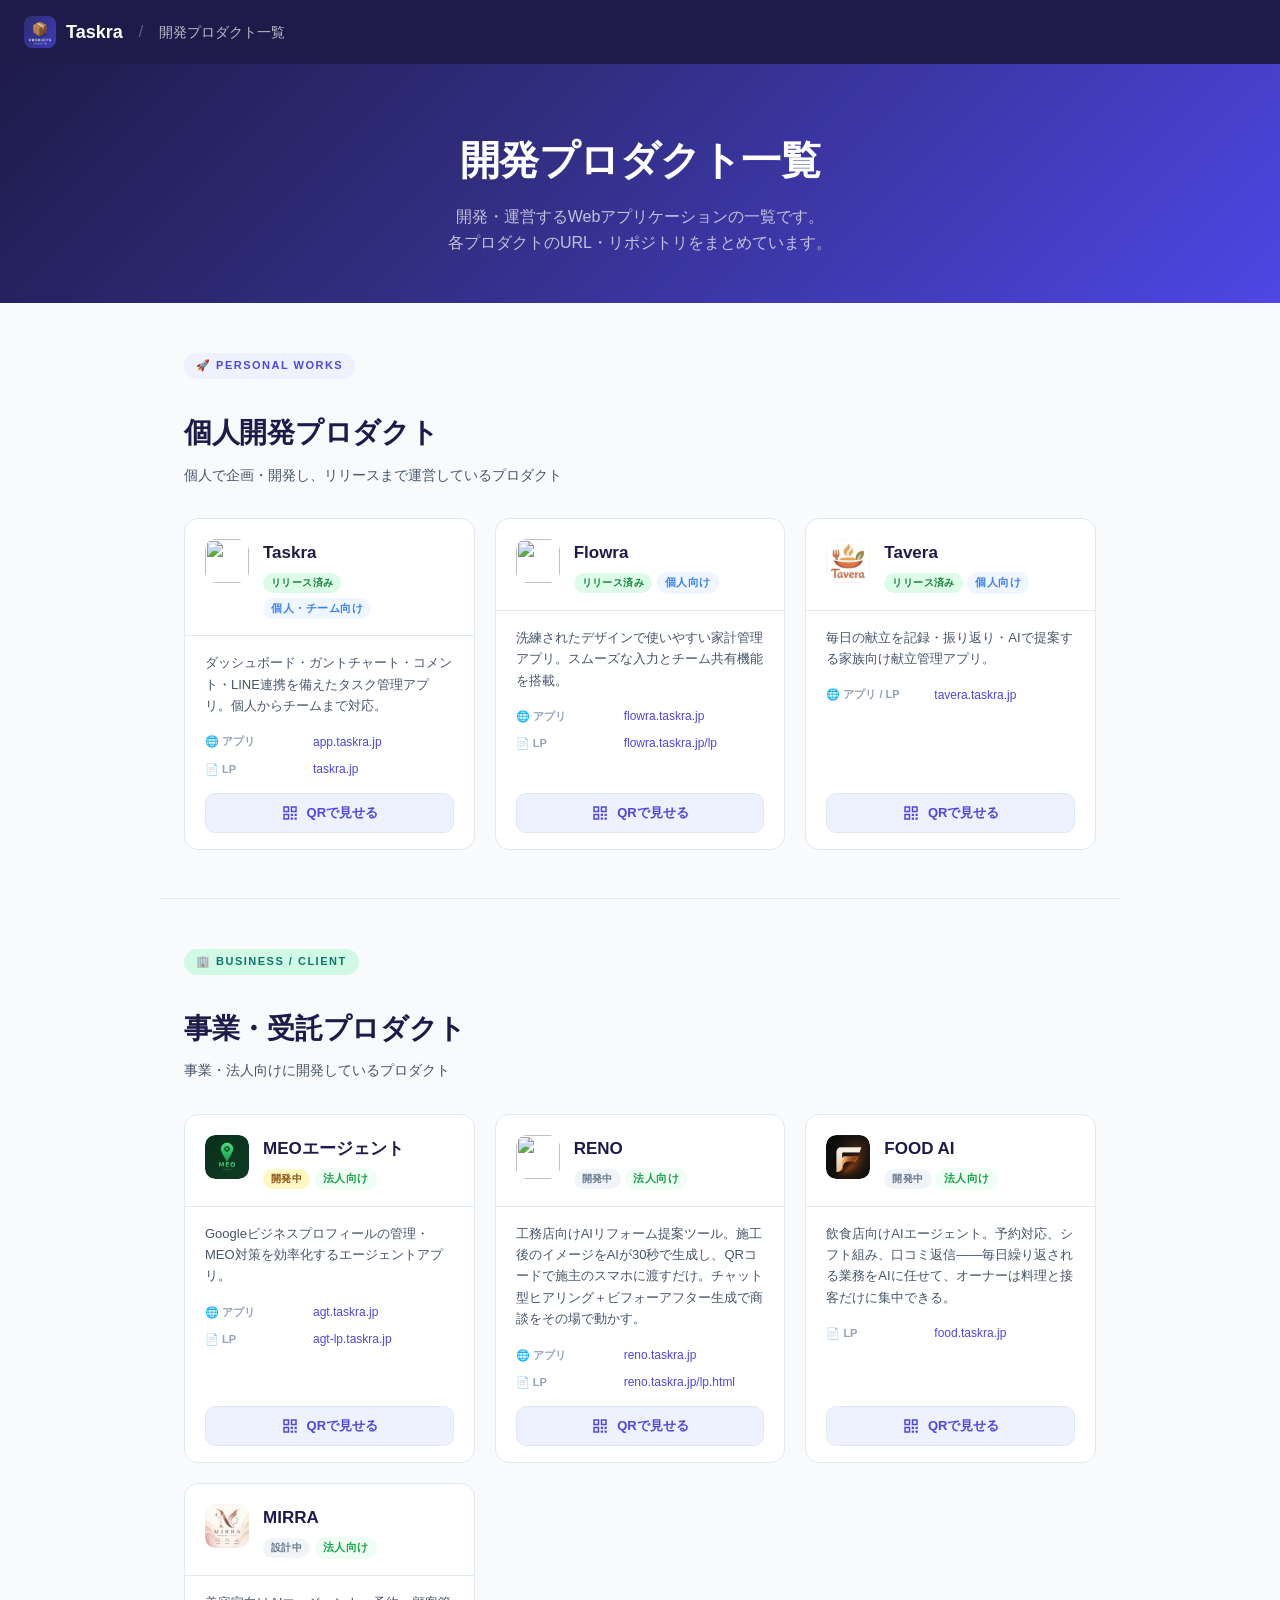
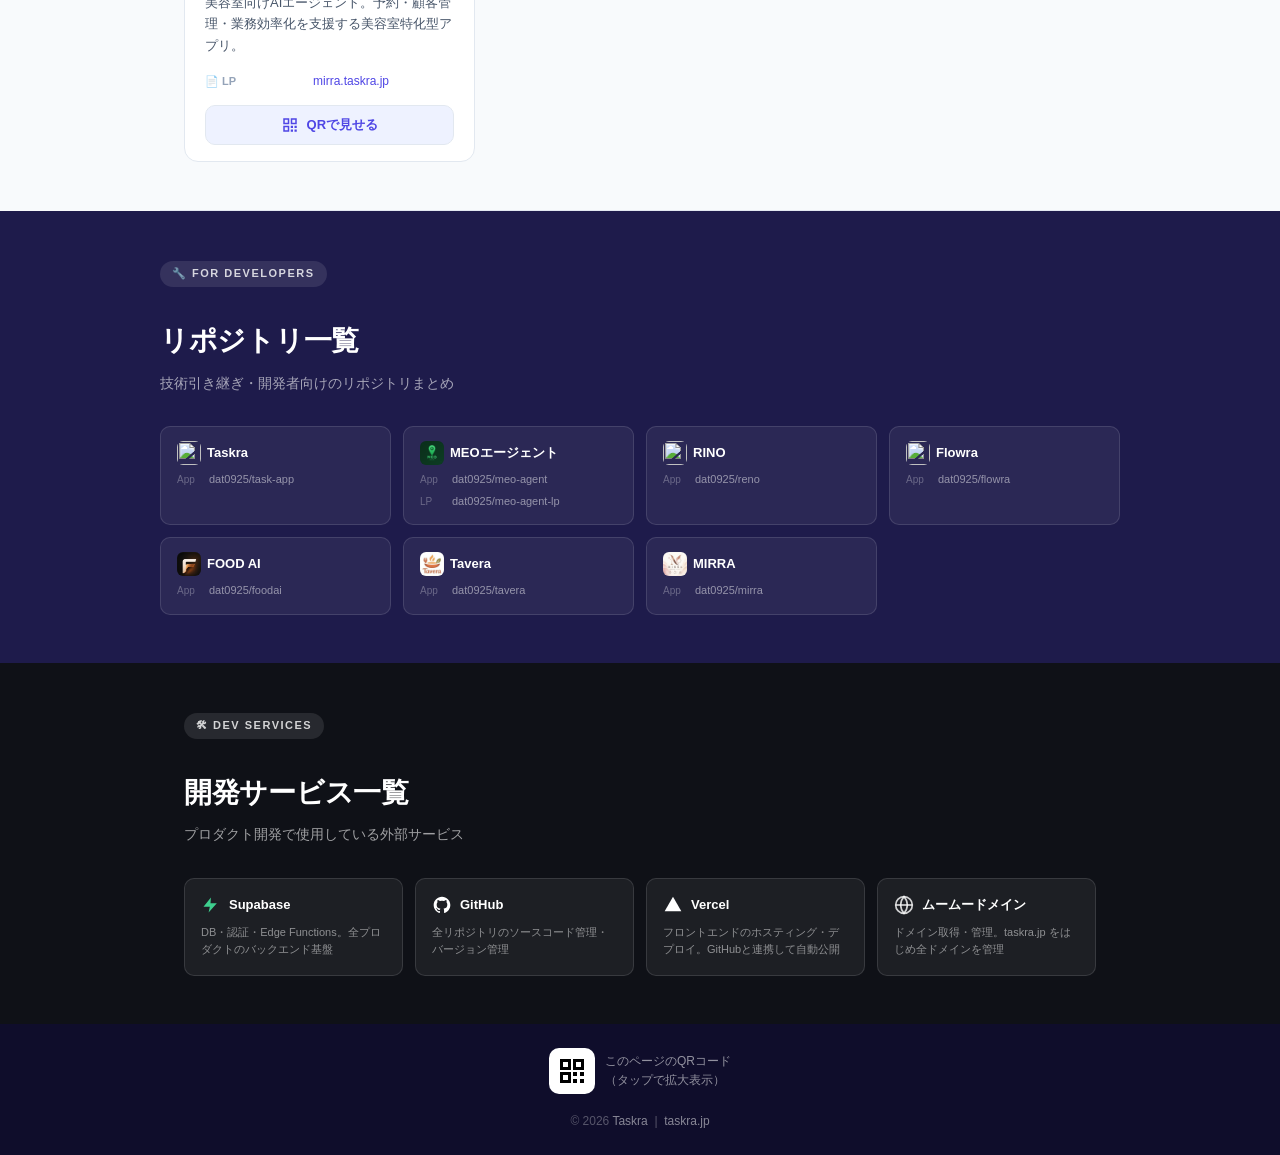
==== commit 2984fd02: "fix: 開発サービス一覧セクションの見出しが暗背景で視認できない不具合を修正 暗背景(#0f1117)上で section-tag / section-title / section-desc が暗" ====
--- a/devs.html
+++ b/devs.html
@@ -237,6 +237,15 @@
   .repo-card:hover { background: rgba(255,255,255,.1); }
   /* 開発サービスセクション専用 */
   .services-section { background: #0f1117; }
+  /* 開発サービスセクションは暗背景。見出し類が暗色のままだと沈むため明色で上書き */
+  .services-section .section-tag {
+    display: inline-flex; align-items: center; gap: 6px;
+    font-size: 11px; font-weight: 700; letter-spacing: 1.5px; text-transform: uppercase;
+    color: rgba(255,255,255,.8); background: rgba(255,255,255,.1);
+    border-radius: 20px; padding: 4px 12px; margin-bottom: 32px;
+  }
+  .services-section .section-title { color: #fff; }
+  .services-section .section-desc { font-size: 14px; color: rgba(255,255,255,.6); margin-bottom: 32px; }
   .svc-grid {
     display: grid;
     grid-template-columns: repeat(auto-fill, minmax(200px, 1fr));
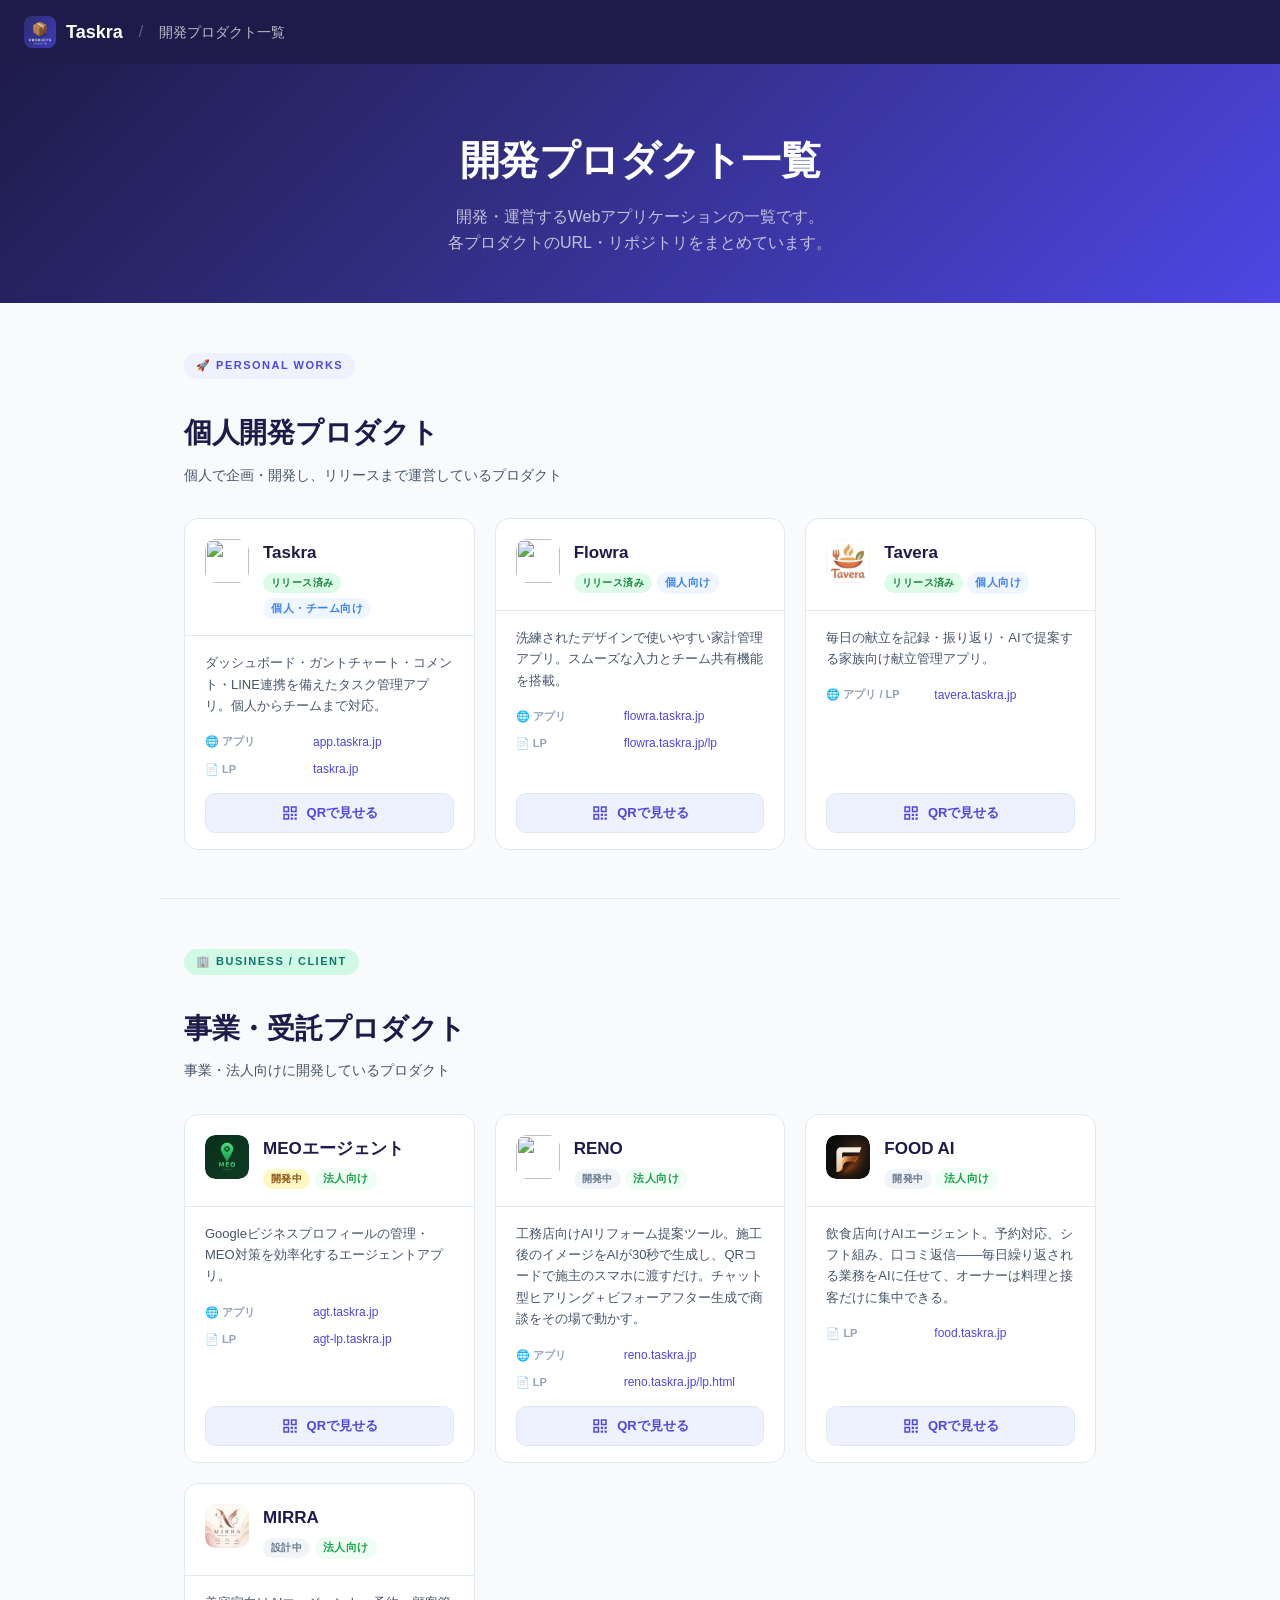
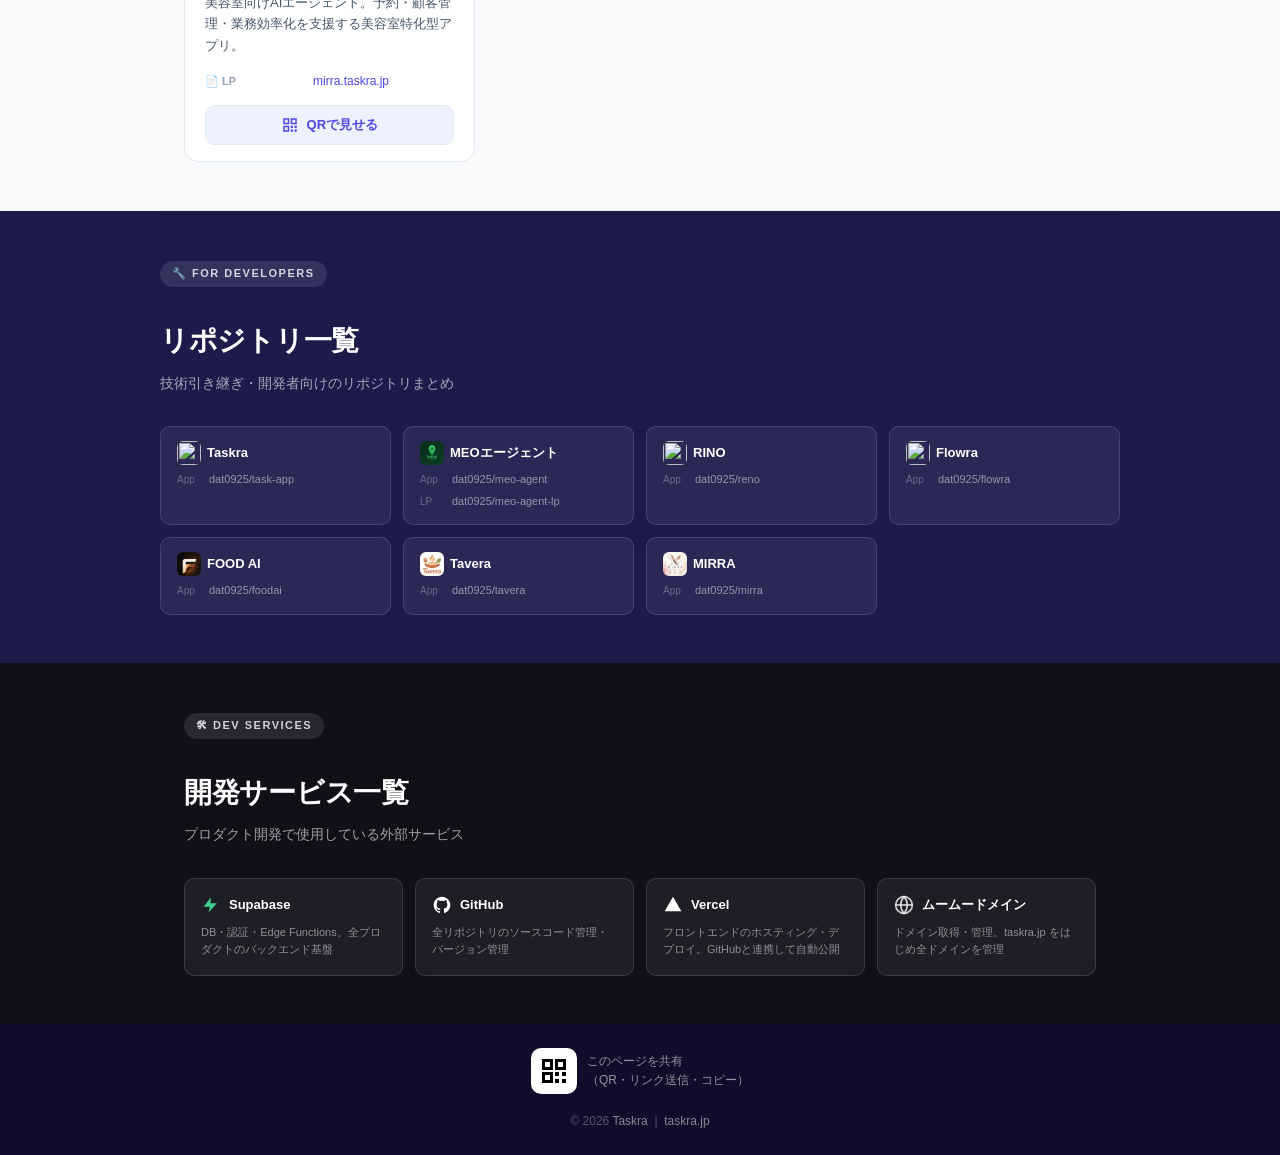
==== commit da2d100a: "feat: 共有モーダルに遠隔共有（リンク送信・URLコピー）を追加しPWAのURL共有問題を解決 PWA standalone表示ではURLバーが隠れ、ページ自体のURLをコピーしてLINE等で 送" ====
--- a/devs.html
+++ b/devs.html
@@ -382,8 +382,25 @@
   .qr-card svg { width: 100%; height: 100%; display: block; shape-rendering: crispEdges; }
   .qr-modal-url {
     font-size: 12px; color: var(--text2); word-break: break-all;
-    background: var(--bg); border-radius: 8px; padding: 8px 12px; margin-bottom: 18px;
-  }
+    background: var(--bg); border-radius: 8px; padding: 8px 12px; margin-bottom: 12px;
+  }
+  /* 遠隔共有アクション（送る＝ネイティブ共有 / コピー）。環境で出し分け */
+  .qr-actions { display: flex; gap: 8px; margin-bottom: 10px; }
+  .qr-action {
+    flex: 1; display: inline-flex; align-items: center; justify-content: center; gap: 6px;
+    border: 1px solid var(--border); background: #fff; color: var(--navy);
+    font-family: inherit; font-weight: 700; font-size: 13px;
+    padding: 11px 10px; border-radius: 10px; cursor: pointer;
+    transition: background .15s, border-color .15s, color .15s, transform .1s;
+  }
+  .qr-action svg { width: 16px; height: 16px; flex-shrink: 0; }
+  .qr-action:active { transform: scale(.97); }
+  .qr-action-primary { background: var(--indigo); border-color: var(--indigo); color: #fff; }
+  .qr-action-primary:hover { background: var(--indigo-light); }
+  .qr-action:not(.qr-action-primary):hover { background: var(--indigo-pale); border-color: var(--indigo-light); color: var(--indigo); }
+  /* コピー成功時の一時フィードバック（このルールは最後＝最優先で上書き） */
+  .qr-action.copied,
+  .qr-action.copied:hover { background: #ecfdf5; border-color: #10b981; color: #0f766e; }
   .qr-modal-close {
     width: 100%; border: 0; background: var(--navy); color: #fff;
     font-family: inherit; font-weight: 700; font-size: 14px;
@@ -794,10 +811,10 @@
 <!-- フッター -->
 <footer>
   <div class="qr-share">
-    <button class="qr-thumb" type="button" data-qr="devs" aria-label="このページのQRコードを拡大表示">
+    <button class="qr-thumb" type="button" data-qr="devs" aria-label="このページを共有（QR・リンク送信・コピー）">
       <svg><use href="#ic-qr"/></svg>
     </button>
-    <span class="qr-share-label">このページのQRコード<br>（タップで拡大表示）</span>
+    <span class="qr-share-label">このページを共有<br>（QR・リンク送信・コピー）</span>
   </div>
   <p>© 2026 <a href="https://taskra.jp">Taskra</a> &nbsp;|&nbsp; <a href="https://taskra.jp">taskra.jp</a></p>
 </footer>
@@ -806,10 +823,18 @@
 <div class="qr-modal" id="qrModal" role="dialog" aria-modal="true" aria-labelledby="qrModalName">
   <div class="qr-modal-box">
     <div class="qr-modal-name" id="qrModalName"></div>
-    <div class="qr-modal-hint">スマホのカメラでこのQRを読み取ってください</div>
+    <div class="qr-modal-hint">目の前の人はQRを読み取り／離れた人へはリンクで送れます</div>
     <div class="qr-switch" id="qrSwitch"></div>
     <div class="qr-card"><svg id="qrImage"><use id="qrUse" href="#ic-qr"/></svg></div>
     <div class="qr-modal-url" id="qrModalUrl"></div>
+    <div class="qr-actions" id="qrActions">
+      <button class="qr-action qr-action-primary" type="button" id="qrShare">
+        <svg viewBox="0 0 24 24" fill="currentColor"><path d="M12 2l4 4-1.4 1.4L13 5.83V15h-2V5.83L9.4 7.4 8 6l4-4z"/><path d="M5 10h3v2H6v8h12v-8h-2v-2h3a1 1 0 0 1 1 1v10a1 1 0 0 1-1 1H5a1 1 0 0 1-1-1V11a1 1 0 0 1 1-1z"/></svg>リンクを送る
+      </button>
+      <button class="qr-action qr-action-copy" type="button" id="qrCopy">
+        <svg viewBox="0 0 24 24" fill="currentColor"><path d="M9 3h9a2 2 0 0 1 2 2v11h-2V5H9V3z"/><path d="M5 7h9a2 2 0 0 1 2 2v10a2 2 0 0 1-2 2H5a2 2 0 0 1-2-2V9a2 2 0 0 1 2-2zm0 2v10h9V9H5z"/></svg>URLをコピー
+      </button>
+    </div>
     <button class="qr-modal-close" type="button" id="qrClose">閉じる</button>
   </div>
 </div>
@@ -847,7 +872,26 @@
     var urlEl   = document.getElementById('qrModalUrl');
     var switchEl= document.getElementById('qrSwitch');
     var useEl   = document.getElementById('qrUse');
+    var shareBtn= document.getElementById('qrShare');
+    var copyBtn = document.getElementById('qrCopy');
     var current = null, idx = 0, lastFocus = null;
+    var copyDefaultHTML = copyBtn.innerHTML, copyTimer = null;
+
+    // ネイティブ共有シート（LINE等）が使える環境か。無ければ「送る」を隠し、コピーを主役に昇格
+    var canShare = !!(navigator.share);
+    if (!canShare) {
+      shareBtn.style.display = 'none';
+      copyBtn.classList.add('qr-action-primary');
+      copyBtn.classList.remove('qr-action-copy');
+    }
+
+    function currentLink() { var p = QR[current]; return p ? p.links[idx] : null; }
+
+    function resetCopyBtn() {
+      clearTimeout(copyTimer);
+      copyBtn.classList.remove('copied');
+      copyBtn.innerHTML = copyDefaultHTML;
+    }
 
     function render() {
       var p = QR[current]; if (!p) return;
@@ -856,6 +900,7 @@
       urlEl.textContent  = link.u.replace(/^https?:\/\//, '');
       useEl.setAttribute('href', '#qr-' + link.id);
       useEl.setAttributeNS('http://www.w3.org/1999/xlink', 'xlink:href', '#qr-' + link.id);
+      resetCopyBtn(); // URL切替時に「コピーしました」表示が残らないようリセット
       // アプリ/LPなど複数URLがある場合のみ切替トグルを表示（それでも可視QRは常に1枚）
       switchEl.innerHTML = '';
       if (p.links.length > 1) {
@@ -888,6 +933,48 @@
       if (lastFocus && lastFocus.focus) lastFocus.focus();
     }
 
+    // 「リンクを送る」＝ネイティブ共有シート（LINE/メール/AirDrop等）を開く
+    shareBtn.addEventListener('click', function () {
+      var link = currentLink(); if (!link) return;
+      var p = QR[current];
+      navigator.share({ title: (p ? p.name : 'Taskra'), url: link.u })
+        .catch(function () {}); // ユーザーがキャンセルした場合等は無視
+    });
+
+    // 「URLをコピー」＝clipboard API、失敗時は隠しtextareaで確実にコピー
+    copyBtn.addEventListener('click', function () {
+      var link = currentLink(); if (!link) return;
+      copyToClipboard(link.u).then(function (ok) {
+        if (!ok) return;
+        clearTimeout(copyTimer);
+        copyBtn.classList.add('copied');
+        copyBtn.innerHTML =
+          '<svg viewBox="0 0 24 24" fill="none" stroke="currentColor" stroke-width="2.4" ' +
+          'stroke-linecap="round" stroke-linejoin="round"><path d="M20 6L9 17l-5-5"/></svg>コピーしました';
+        copyTimer = setTimeout(resetCopyBtn, 1600);
+      });
+    });
+
+    function copyToClipboard(text) {
+      if (navigator.clipboard && navigator.clipboard.writeText) {
+        return navigator.clipboard.writeText(text)
+          .then(function () { return true; })
+          .catch(function () { return legacyCopy(text); });
+      }
+      return Promise.resolve(legacyCopy(text));
+    }
+    function legacyCopy(text) {
+      try {
+        var ta = document.createElement('textarea');
+        ta.value = text; ta.setAttribute('readonly', '');
+        ta.style.position = 'fixed'; ta.style.left = '-9999px'; ta.style.top = '0';
+        document.body.appendChild(ta); ta.focus(); ta.select();
+        var ok = document.execCommand('copy');
+        document.body.removeChild(ta);
+        return ok;
+      } catch (e) { return false; }
+    }
+
     // QRボタン（カード・フッター）に一括バインド
     document.querySelectorAll('[data-qr]').forEach(function (el) {
       el.addEventListener('click', function () { open(el.getAttribute('data-qr')); });
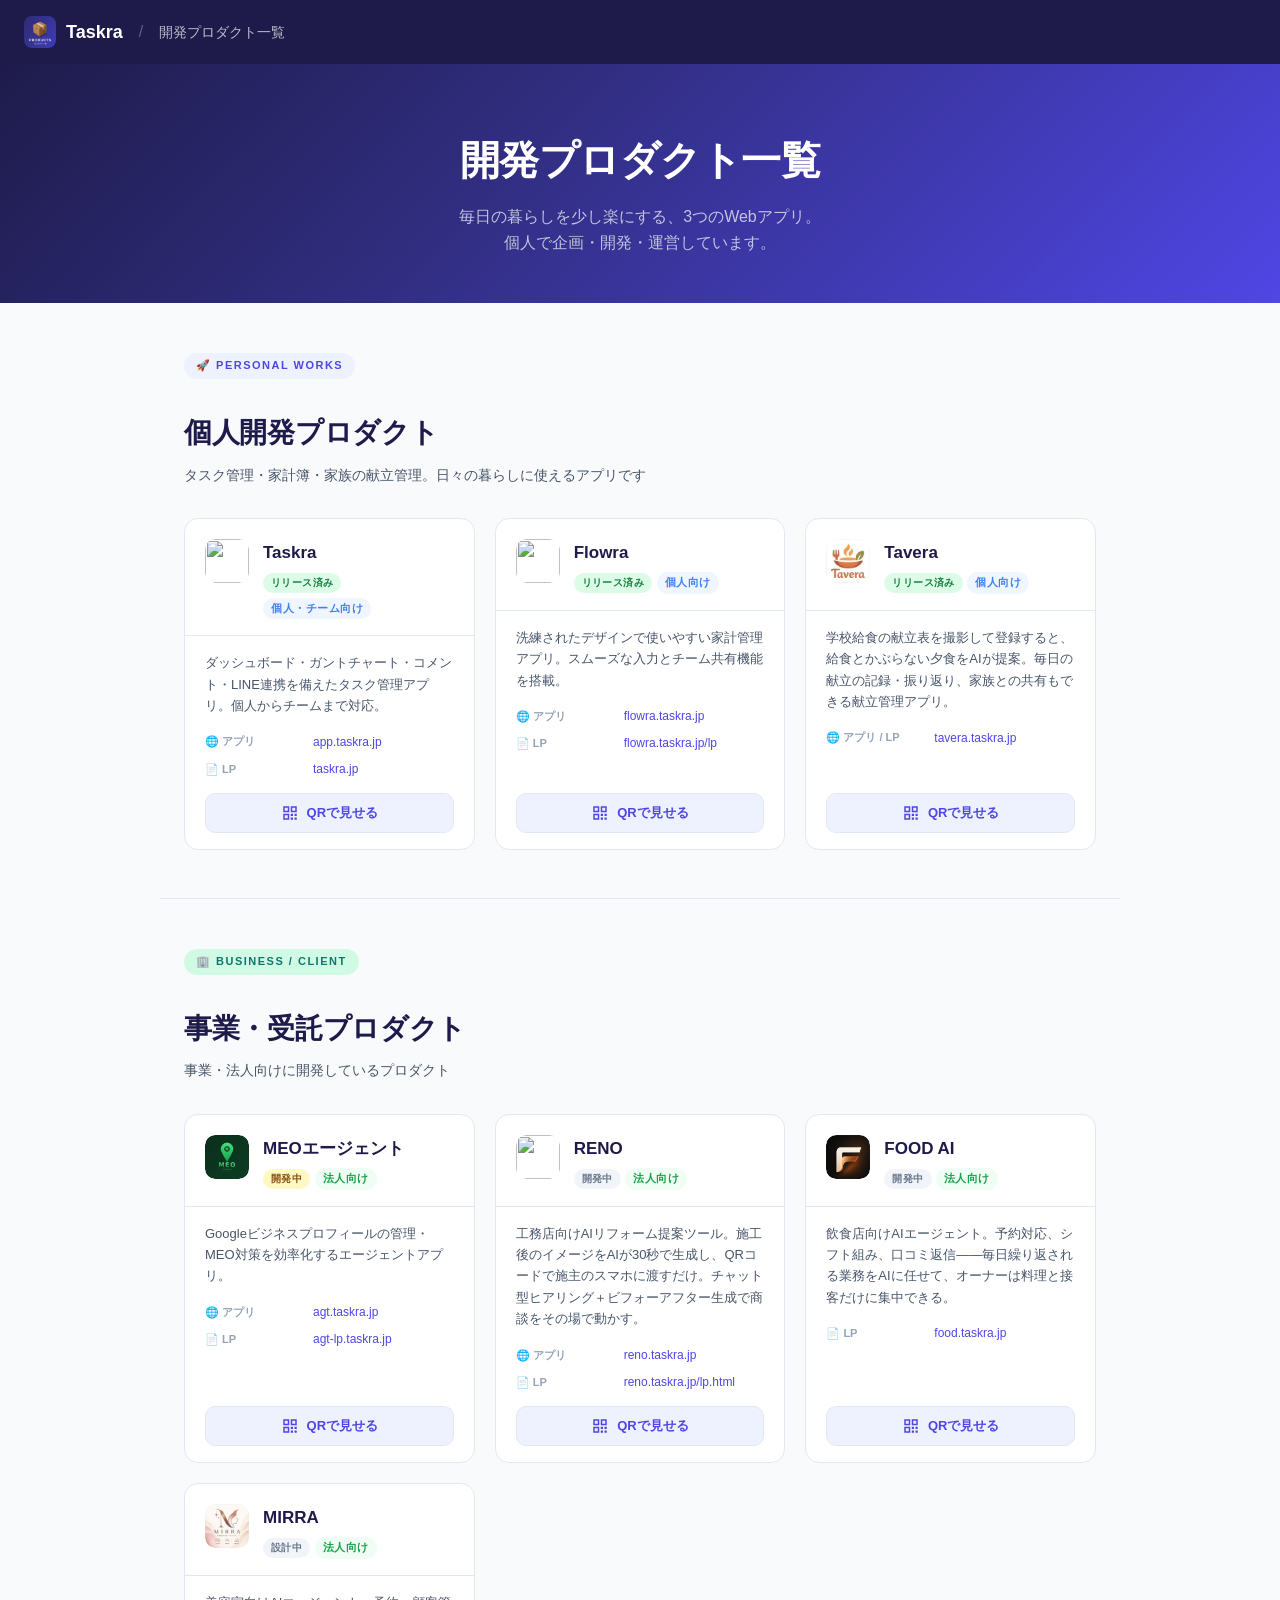
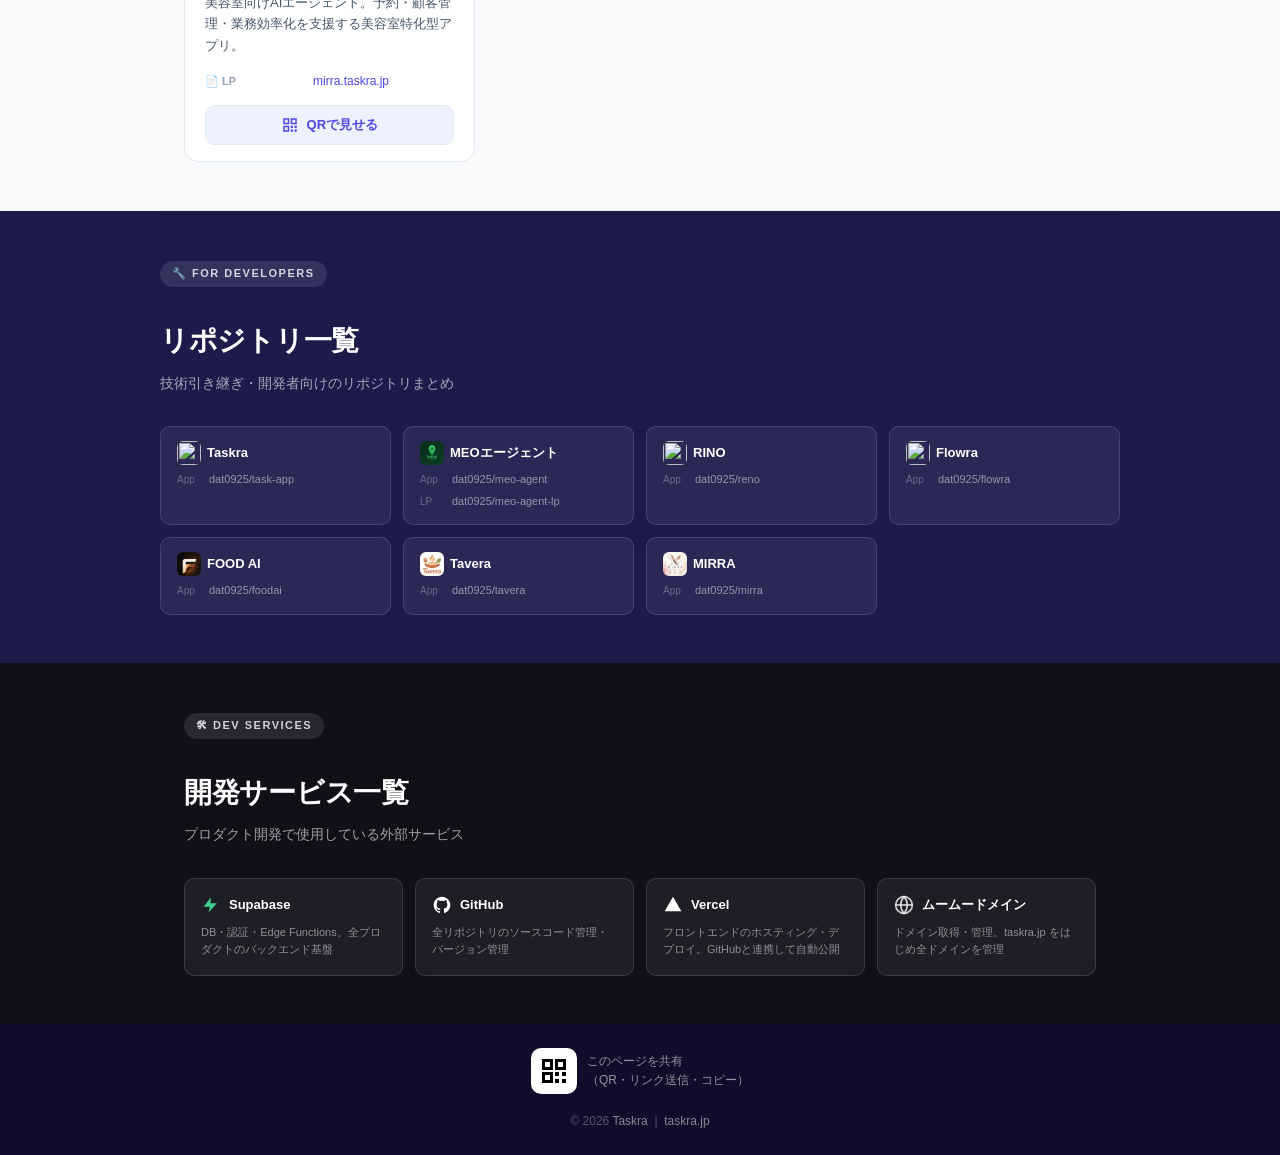
==== commit e724929d: "feat: devs.htmlを一般向けの紹介文・OGPに整え、Taveraの説明と計測用パラメータを追加 Co-Authored-By: Claude Sonnet 5.5 <noreply@ant" ====
--- a/devs.html
+++ b/devs.html
@@ -4,6 +4,12 @@
 <meta charset="UTF-8">
 <meta name="viewport" content="width=device-width, initial-scale=1.0">
 <title>開発プロダクト一覧 | Taskra</title>
+<meta name="description" content="タスク管理のTaskra、家計簿のFlowra、給食の献立表と夕食がかぶらない献立アプリTavera。個人で企画・開発・運営している3つのWebアプリの紹介ページです。">
+<meta property="og:type" content="website">
+<meta property="og:title" content="Taskra・Flowra・Tavera | 個人開発のWebアプリ">
+<meta property="og:description" content="タスク管理・家計簿・家族の献立管理。毎日の暮らしを少し楽にする3つのアプリ。">
+<meta property="og:image" content="https://app.taskra.jp/devs-icon-512.png">
+<meta name="twitter:card" content="summary">
 <link rel="icon" href="devs-icon-192.png">
 <link rel="apple-touch-icon" href="devs-icon-192.png">
 <link rel="manifest" href="devs-manifest.json">
@@ -454,7 +460,7 @@
 <!-- ヒーロー -->
 <div class="hero">
   <h1>開発プロダクト一覧</h1>
-  <p>開発・運営するWebアプリケーションの一覧です。<br>各プロダクトのURL・リポジトリをまとめています。</p>
+  <p>毎日の暮らしを少し楽にする、3つのWebアプリ。<br>個人で企画・開発・運営しています。</p>
 </div>
 
 <!-- プロダクト一覧 -->
@@ -462,7 +468,7 @@
 <div class="section">
   <div class="section-label eyebrow-personal">🚀 Personal Works</div>
   <div class="section-title">個人開発プロダクト</div>
-  <div class="section-sub">個人で企画・開発し、リリースまで運営しているプロダクト</div>
+  <div class="section-sub">タスク管理・家計簿・家族の献立管理。日々の暮らしに使えるアプリです</div>
 
   <div class="products-grid">
 
@@ -539,11 +545,11 @@
         </div>
       </div>
       <div class="card-body">
-        <p class="card-desc">毎日の献立を記録・振り返り・AIで提案する家族向け献立管理アプリ。</p>
+        <p class="card-desc">学校給食の献立表を撮影して登録すると、給食とかぶらない夕食をAIが提案。毎日の献立の記録・振り返り、家族との共有もできる献立管理アプリ。</p>
         <div class="link-group">
           <div class="link-item link-type-app">
             <span class="link-label">アプリ / LP</span>
-            <a href="https://tavera.taskra.jp/?lp=1" target="_blank" rel="noopener">tavera.taskra.jp</a>
+            <a href="https://tavera.taskra.jp/?lp=1&utm_source=devs&utm_medium=product_card&utm_campaign=series" target="_blank" rel="noopener">tavera.taskra.jp</a>
           </div>
         </div>
         <div class="card-actions">
